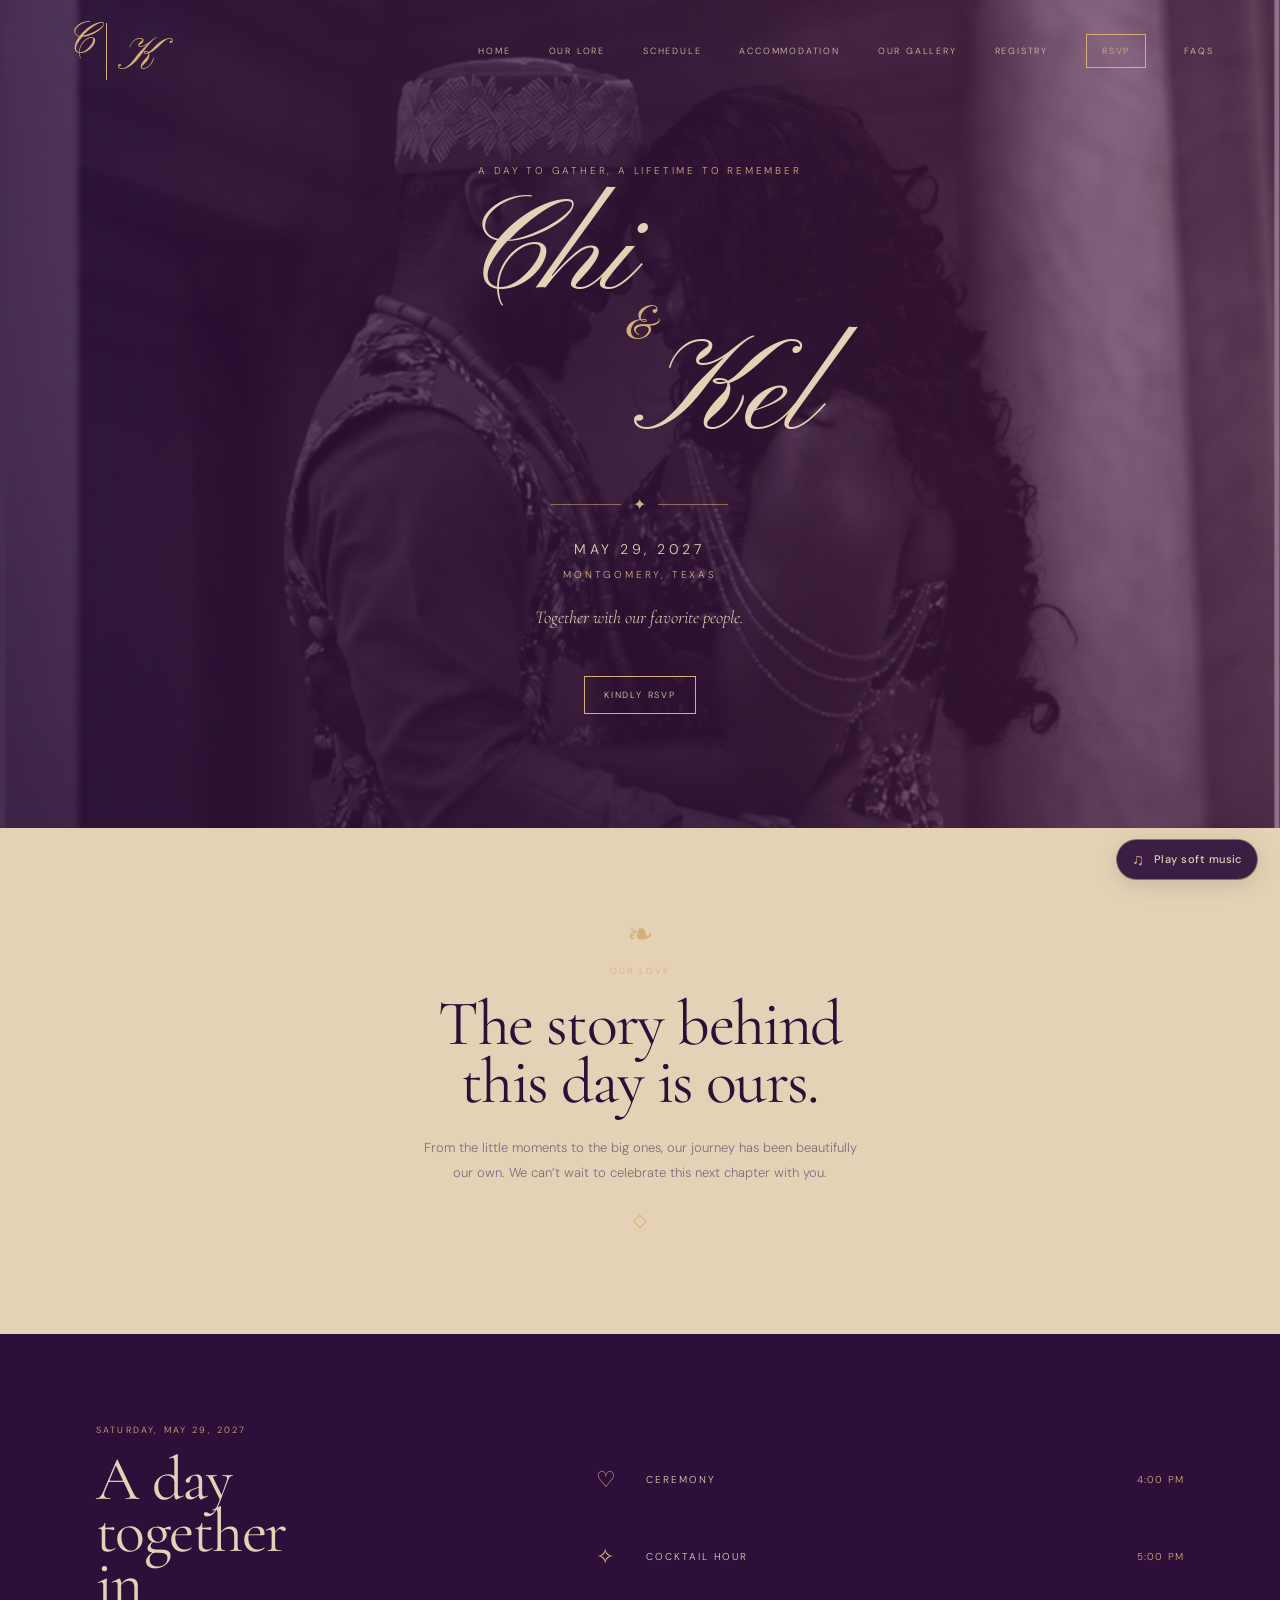
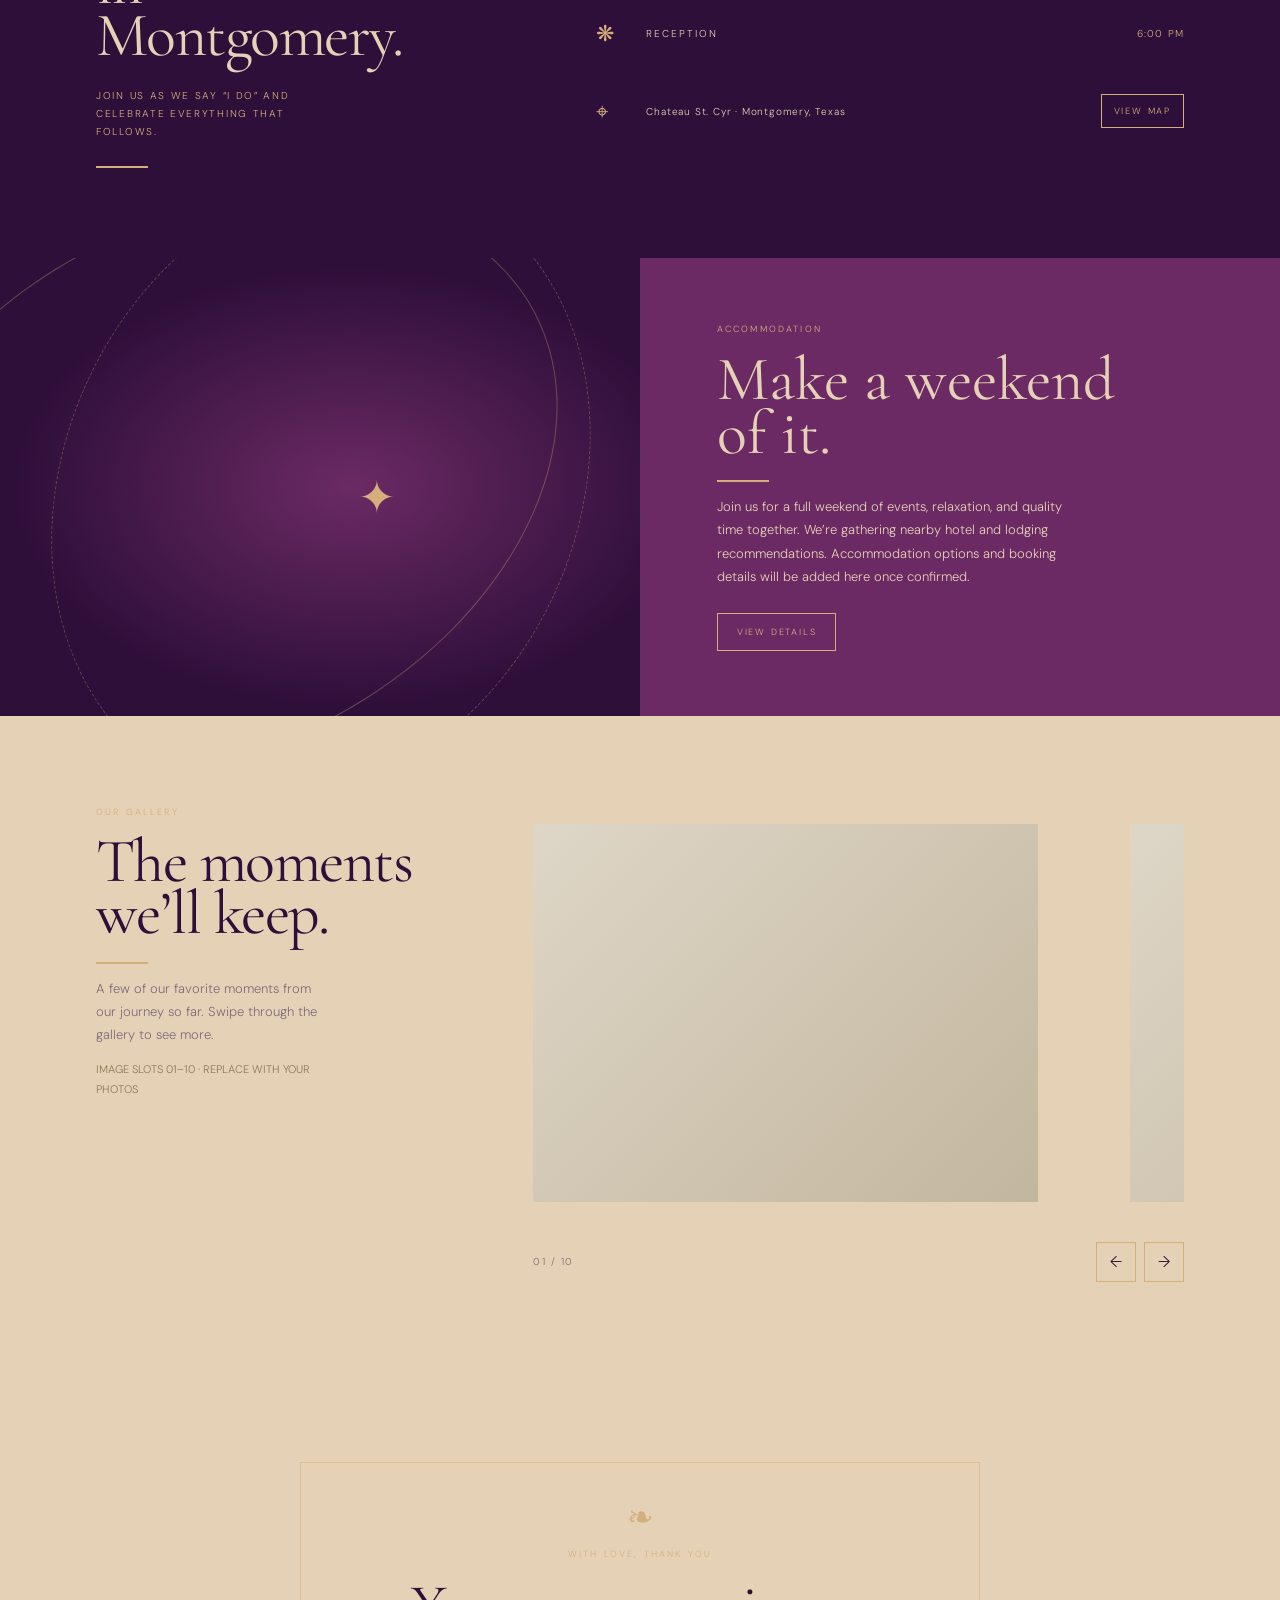
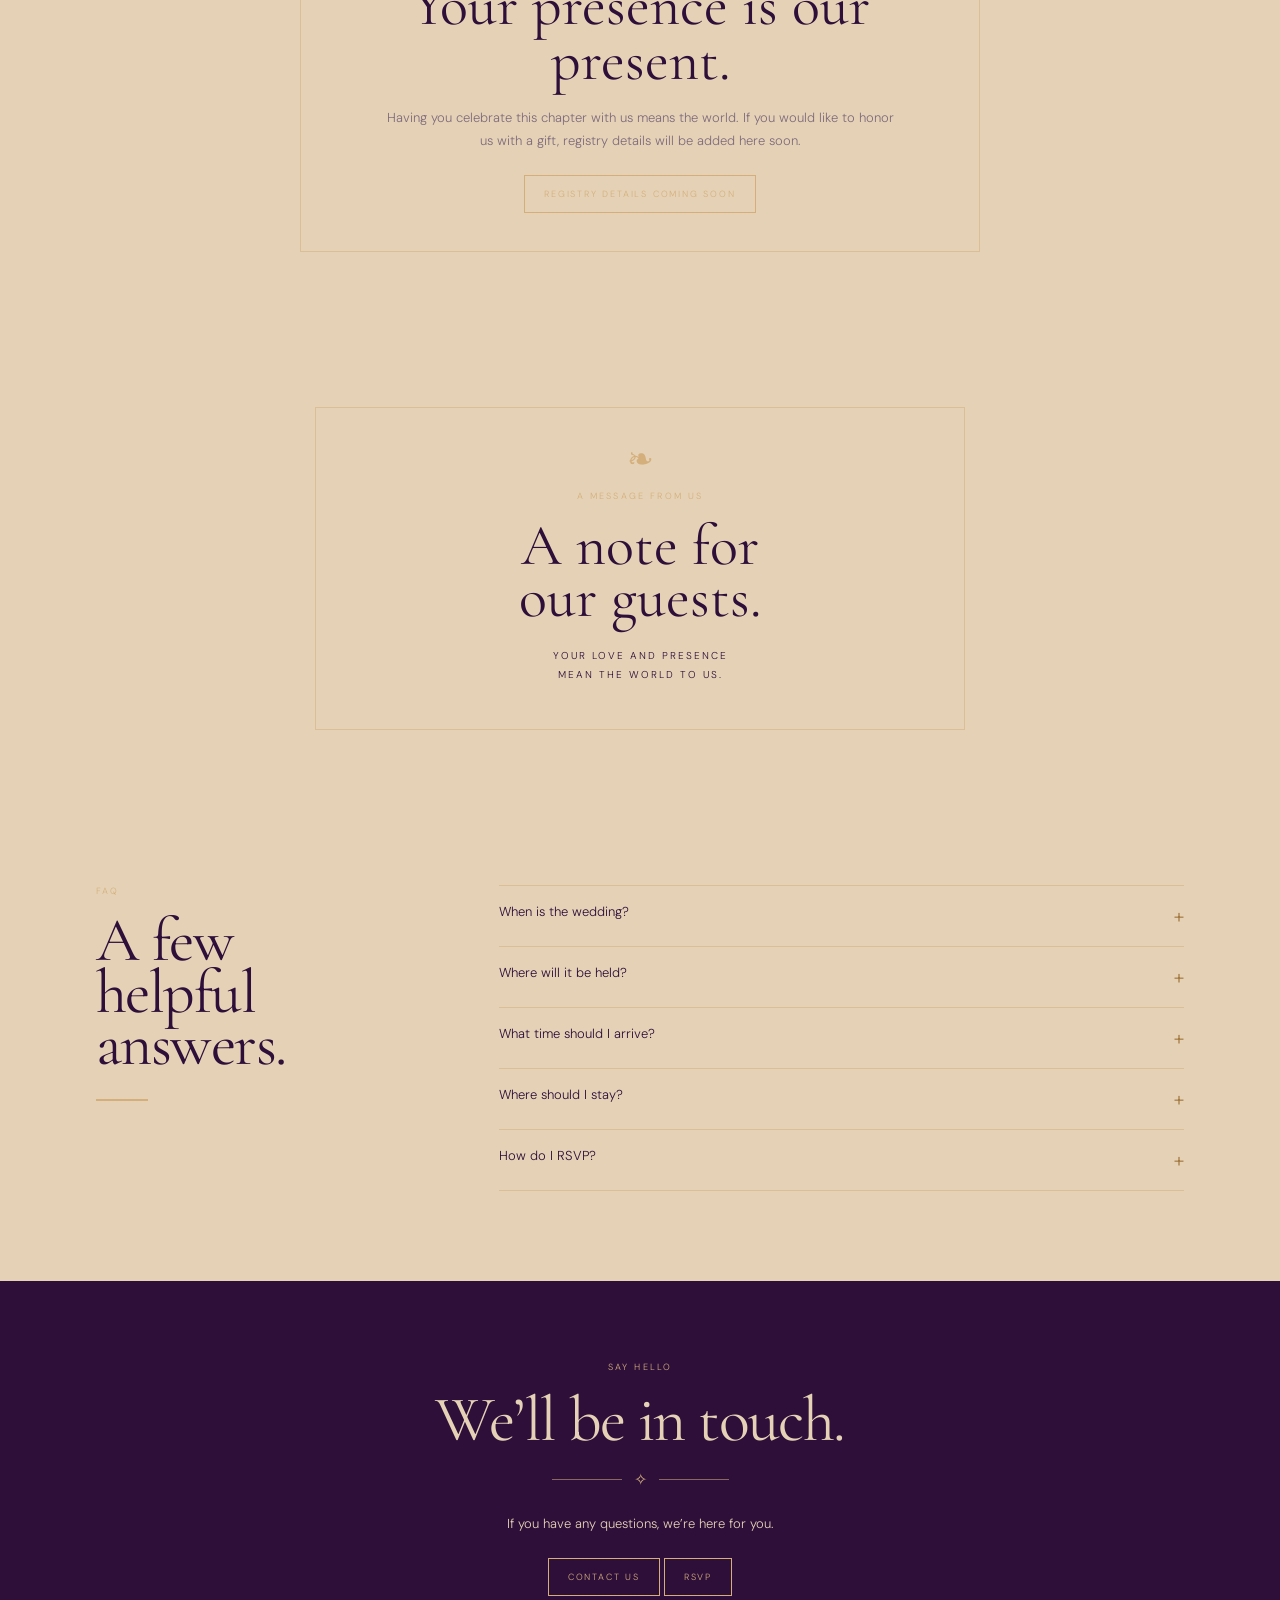
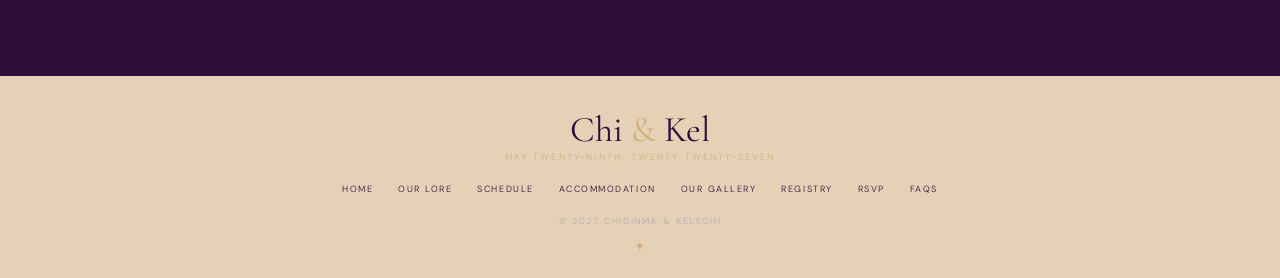
==== index.html @ 352a913c "Add files via upload" ====
<!doctype html>
<html lang="en">
<head>
<meta charset="utf-8"><meta name="viewport" content="width=device-width, initial-scale=1">
<meta name="theme-color" content="#2E0F3A"><meta name="description" content="Celebrate Chidinma and Kelechi, May 29, 2027, in Montgomery, Texas.">
<title>Chi & Kel | May 29, 2027</title>
<link rel="preconnect" href="https://fonts.googleapis.com"><link rel="preconnect" href="https://fonts.gstatic.com" crossorigin>
<link href="https://fonts.googleapis.com/css2?family=Cormorant+Garamond:wght@300;400;500;600&family=DM+Sans:wght@300;400;500;600&family=Great+Vibes&family=Pinyon+Script&display=swap" rel="stylesheet">
<link rel="stylesheet" href="styles.css">
</head>
<body>
<div class="light-rain" aria-hidden="true">
  <span>✧</span><span>·</span><span>♡</span><span>✦</span><span>·</span><span>✧</span>
  <span>·</span><span>♡</span><span>✧</span><span>·</span><span>✦</span><span>·</span>
</div>
<header class="nav"><a class="brand" href="#home" aria-label="Chi and Kel"><span class="brand-c">C</span><em class="brand-divider">|</em><span class="brand-k">K</span></a><button class="menu-toggle" aria-label="Toggle navigation" aria-expanded="false">☰</button><nav class="navlinks" aria-label="Main navigation"><a href="#home">Home</a><a href="#story">Our Lore</a><a href="#schedule">Schedule</a><a href="#accommodation">Accommodation</a><a href="#gallery">Our Gallery</a><a href="#registry">Registry</a><a href="#rsvp-modal" class="rsvp-open rsvp-nav-link">RSVP</a><a href="#faq">FAQs</a></nav></header>
<main>
<section class="hero" id="home"><div class="hero-content"><div class="eyebrow">A day to gather, a lifetime to remember</div><h1 class="couple-names"><span class="name-chi">Chi</span><span class="name-amp">&amp;</span><span class="name-kel">Kel</span></h1><div class="ornament">✦</div><p class="hero-date">MAY 29, 2027</p><div class="hero-place">Montgomery, Texas</div><p class="hero-note">Together with our favorite people.</p><a href="#rsvp-modal" class="outline-btn hero-rsvp rsvp-open">Kindly RSVP</a></div></section>
<section class="story section" id="story"><div><div class="sprig">❧</div><div class="section-kicker">Our love</div><h2>The story behind<br>this day is ours.</h2><p>From the little moments to the big ones, our journey has been beautifully our own. We can’t wait to celebrate this next chapter with you.</p><div class="sprig" style="font-size:18px;margin-top:25px">◇</div></div></section>
<section class="events section" id="schedule"><div class="events-copy"><div class="section-kicker">Saturday, May 29, 2027</div><h2>A day<br>together<br>in<br>Montgomery.</h2><p>Join us as we say “I do” and celebrate everything that follows.</p><div class="small-line"></div></div><div class="event-list">
<div class="event-row">
  <span class="event-icon" aria-hidden="true">♡</span>
  <div class="event-name">Ceremony</div>
  <time class="event-time" datetime="16:00">4:00 PM</time>
</div>
<div class="event-row">
  <span class="event-icon" aria-hidden="true">✧</span>
  <div class="event-name">Cocktail Hour</div>
  <time class="event-time" datetime="17:00">5:00 PM</time>
</div>
<div class="event-row">
  <span class="event-icon" aria-hidden="true">❋</span>
  <div class="event-name">Reception</div>
  <time class="event-time" datetime="18:00">6:00 PM</time>
</div>
<div class="event-venue">
  <span class="event-icon" aria-hidden="true">⌖</span>
  <span>Chateau St. Cyr · Montgomery, Texas</span>
  <a class="outline-btn" href="https://www.google.com/maps/search/?api=1&amp;query=Chateau+St.+Cyr+Montgomery+Texas" target="_blank" rel="noreferrer">View map</a>
</div>

</div></section>
<section class="weekend" id="accommodation"><div class="weekend-art" aria-hidden="true"><span class="star">✦</span></div><div class="weekend-copy"><div class="section-kicker">Accommodation</div><h2>Make a weekend<br>of it.</h2><div class="small-line"></div><p>Join us for a full weekend of events, relaxation, and quality time together. We’re gathering nearby hotel and lodging recommendations. Accommodation options and booking details will be added here once confirmed.</p><button class="outline-btn" id="weekend-info">View details</button></div></section>
<section class="gallery section" id="gallery"><div class="gallery-copy"><div class="section-kicker">Our gallery</div><h2>The moments<br>we’ll keep.</h2><div class="small-line"></div><p>A few of our favorite moments from our journey so far. Swipe through the gallery to see more.</p><p style="font-size:11px;color:#8a7958">IMAGE SLOTS 01–10 · REPLACE WITH YOUR PHOTOS</p></div><div class="carousel-wrap"><div class="gallery-carousel" aria-label="Wedding photo gallery"><div class="carousel-track" id="carousel-track">
<figure class="carousel-slide"><img src="assets/gallery-01.jpg" alt="Wedding gallery photo 1" onerror="this.style.visibility='hidden';this.parentElement.style.background='linear-gradient(135deg,#ded6c7,#c3b69e)';this.parentElement.querySelector('figcaption').textContent='Add your photo: assets/gallery-01.svg'"><figcaption>Our moment 01</figcaption></figure>
<figure class="carousel-slide"><img src="assets/gallery-02.jpg" alt="Wedding gallery photo 2" onerror="this.style.visibility='hidden';this.parentElement.style.background='linear-gradient(135deg,#ded6c7,#c3b69e)';this.parentElement.querySelector('figcaption').textContent='Add your photo: assets/gallery-02.svg'"><figcaption>Our moment 02</figcaption></figure>
<figure class="carousel-slide"><img src="assets/gallery-03.jpg" alt="Wedding gallery photo 3" onerror="this.style.visibility='hidden';this.parentElement.style.background='linear-gradient(135deg,#ded6c7,#c3b69e)';this.parentElement.querySelector('figcaption').textContent='Add your photo: assets/gallery-03.svg'"><figcaption>Our moment 03</figcaption></figure>
<figure class="carousel-slide"><img src="assets/gallery-04.jpg" alt="Wedding gallery photo 4" onerror="this.style.visibility='hidden';this.parentElement.style.background='linear-gradient(135deg,#ded6c7,#c3b69e)';this.parentElement.querySelector('figcaption').textContent='Add your photo: assets/gallery-04.svg'"><figcaption>Our moment 04</figcaption></figure>
<figure class="carousel-slide"><img src="assets/gallery-05.svg" alt="Wedding gallery photo 5" onerror="this.style.visibility='hidden';this.parentElement.style.background='linear-gradient(135deg,#ded6c7,#c3b69e)';this.parentElement.querySelector('figcaption').textContent='Add your photo: assets/gallery-05.svg'"><figcaption>Our moment 05</figcaption></figure>
<figure class="carousel-slide"><img src="assets/gallery-06.svg" alt="Wedding gallery photo 6" onerror="this.style.visibility='hidden';this.parentElement.style.background='linear-gradient(135deg,#ded6c7,#c3b69e)';this.parentElement.querySelector('figcaption').textContent='Add your photo: assets/gallery-06.svg'"><figcaption>Our moment 06</figcaption></figure>
<figure class="carousel-slide"><img src="assets/gallery-07.svg" alt="Wedding gallery photo 7" onerror="this.style.visibility='hidden';this.parentElement.style.background='linear-gradient(135deg,#ded6c7,#c3b69e)';this.parentElement.querySelector('figcaption').textContent='Add your photo: assets/gallery-07.svg'"><figcaption>Our moment 07</figcaption></figure>
<figure class="carousel-slide"><img src="assets/gallery-08.svg" alt="Wedding gallery photo 8" onerror="this.style.visibility='hidden';this.parentElement.style.background='linear-gradient(135deg,#ded6c7,#c3b69e)';this.parentElement.querySelector('figcaption').textContent='Add your photo: assets/gallery-08.svg'"><figcaption>Our moment 08</figcaption></figure>
<figure class="carousel-slide"><img src="assets/gallery-09.svg" alt="Wedding gallery photo 9" onerror="this.style.visibility='hidden';this.parentElement.style.background='linear-gradient(135deg,#ded6c7,#c3b69e)';this.parentElement.querySelector('figcaption').textContent='Add your photo: assets/gallery-09.svg'"><figcaption>Our moment 09</figcaption></figure>
<figure class="carousel-slide"><img src="assets/gallery-10.svg" alt="Wedding gallery photo 10" onerror="this.style.visibility='hidden';this.parentElement.style.background='linear-gradient(135deg,#ded6c7,#c3b69e)';this.parentElement.querySelector('figcaption').textContent='Add your photo: assets/gallery-10.svg'"><figcaption>Our moment 10</figcaption></figure>
</div></div><div class="carousel-controls"><span class="carousel-count" id="carousel-count">01 / 10</span><button type="button" id="carousel-prev" aria-label="Previous photo">←</button><button type="button" id="carousel-next" aria-label="Next photo">→</button></div></div></section>
<section class="registry section" id="registry"><div class="registry-card"><div class="sprig">❧</div><div class="section-kicker">With love, thank you</div><h2>Your presence is our present.</h2><p>Having you celebrate this chapter with us means the world. If you would like to honor us with a gift, registry details will be added here soon.</p><a class="outline-btn" href="#" id="registry-link">Registry details coming soon</a></div></section>
<section class="guest-note"><div class="guest-card"><div class="sprig">❧</div><div class="section-kicker">A message from us</div><h2>A note for<br>our guests.</h2><p>Your love and presence<br>mean the world to us.</p></div></section>
<section class="faq section" id="faq"><div><div class="section-kicker">FAQ</div><h2>A few<br>helpful<br>answers.</h2><div class="small-line" style="margin-top:28px"></div></div><div class="faq-list"><details class="faq-item"><summary>When is the wedding?</summary><p>Saturday, May 29, 2027. Please check back here for any schedule updates as the day gets closer.</p></details><details class="faq-item"><summary>Where will it be held?</summary><p>Chateau St. Cyr in Montgomery, Texas. Use the map link in the event details section for directions.</p></details><details class="faq-item"><summary>What time should I arrive?</summary><p>The ceremony is currently planned for 4:00 PM. We recommend arriving early to allow time for parking and seating.</p></details><details class="faq-item"><summary>Where should I stay?</summary><p>We’re working on nearby accommodation suggestions and will share details here when they’re confirmed.</p></details><details class="faq-item"><summary>How do I RSVP?</summary><p>Use the RSVP button on this page. The form currently opens a draft only; connect it to your preferred RSVP service or database before collecting guest responses.</p></details></div></section>
<section class="contact"><div class="section-kicker">Say hello</div><h2>We’ll be in touch.</h2><div class="ornament">✧</div><p>If you have any questions, we’re here for you.</p><a class="outline-btn" href="mailto:hello@example.com?subject=Chi%20%26%20Kel%20Wedding%20Question">Contact us</a> <a class="outline-btn rsvp-open" href="#rsvp-modal">RSVP</a></section>
</main><footer class="footer"><div class="footer-brand">Chi <em>&amp;</em> Kel</div><div class="section-kicker">May twenty-ninth, twenty twenty-seven</div><nav class="footer-nav"><a href="#home">Home</a><a href="#story">Our Lore</a><a href="#schedule">Schedule</a><a href="#accommodation">Accommodation</a><a href="#gallery">Our Gallery</a><a href="#registry">Registry</a><a href="#" class="rsvp-open">RSVP</a><a href="#faq">FAQs</a></nav><div class="copyright">© 2027 CHIDINMA &amp; KELECHI</div><div class="sprig" style="font-size:14px;margin:12px 0 0">✦</div></footer>
<div class="modal" id="rsvp-modal" role="dialog" aria-modal="true" aria-labelledby="rsvp-title"><div class="modal-box"><button class="close-modal" aria-label="Close RSVP form">×</button><div class="section-kicker">Kindly reply</div><h2 id="rsvp-title">Will you join us?</h2><p>We can’t wait to celebrate with you. This is a front-end RSVP draft; connect a form service or database before publishing to collect responses.</p><form id="rsvp-form"><div class="form-grid"><label>Full name<input name="name" required placeholder="Your name"></label><label>Email address<input type="email" name="email" placeholder="you@example.com"></label><label>Will you attend?<select name="attendance" required><option value="">Please choose</option><option>Joyfully accepts</option><option>Regretfully declines</option></select></label><label>Number attending<select name="guests"><option>1</option><option>2</option><option>3</option><option>4</option></select></label><label class="wide">A note for the couple<textarea name="note" placeholder="Leave us a little note (optional)"></textarea></label><div class="wide"><button class="outline-btn" type="submit">Prepare RSVP</button></div></div></form><div class="form-help" id="form-message" aria-live="polite"></div></div></div>
<script src="script.js" defer></script>

<button class="music-toggle" id="music-toggle" type="button" aria-pressed="false" aria-label="Turn wedding background music on">
  <span class="music-note" aria-hidden="true">♫</span><span id="music-label">Enable soft music</span>
</button>
<audio id="wedding-music" preload="none" loop playsinline></audio>
<script>
(() => {
  const audio = document.getElementById('wedding-music');
  const button = document.getElementById('music-toggle');
  const label = document.getElementById('music-label');
  if (!audio || !button || !label) return;

  // Upload your own MP3 files to assets/music/ and update these paths if needed.
  const tracks = [
    { name: 'Ivory Piano', src: 'assets/music/track-01.mp3' },
    { name: 'Champagne Glow', src: 'assets/music/track-02.mp3' },
    { name: 'Garden Reverie', src: 'assets/music/track-03.mp3' },
    { name: 'Quiet Promise', src: 'assets/music/track-04.mp3' }
  ];
  let playing = false;
  let chosenTrack = null;
  audio.volume = 0.16;

  function chooseRandomTrack() {
    const available = tracks.filter(track => track.src);
    if (!available.length) return null;
    const choice = available[Math.floor(Math.random() * available.length)];
    audio.src = choice.src;
    audio.load();
    chosenTrack = choice;
    button.title = 'Selected soundtrack: ' + choice.name;
    return choice;
  }

  async function startMusic() {
    if (!chosenTrack && !chooseRandomTrack()) {
      label.textContent = 'Add music files';
      return;
    }
    try {
      await audio.play();
      playing = true;
      button.setAttribute('aria-pressed', 'true');
      button.classList.add('is-playing');
      label.textContent = 'Music on · pause';
    } catch (error) {
      // Browsers may block autoplay until a visitor interacts with the page.
      playing = false;
      button.setAttribute('aria-pressed', 'false');
      button.classList.remove('is-playing');
      label.textContent = 'Play soft music';
    }
  }

  function stopMusic() {
    audio.pause();
    playing = false;
    button.setAttribute('aria-pressed', 'false');
    button.classList.remove('is-playing');
    label.textContent = 'Play soft music';
  }

  button.addEventListener('click', () => playing ? stopMusic() : startMusic());
  window.addEventListener('load', startMusic, { once: true });
  document.addEventListener('pointerdown', () => {
    if (!playing) startMusic();
  }, { once: true, passive: true });
  audio.addEventListener('ended', () => {
    // Normally the selected track loops. If looping is turned off later, pick another at the end.
    chosenTrack = null;
    chooseRandomTrack();
    if (playing) startMusic();
  });
})();
</script>

</body></html>
---- styles.css ----
/* CHI & KEL WEDDING WEBSITE STYLES */
:root {
  --navy: #6B2A64;
  --deep: #2E0F3A;
  --ivory: #E5D2B6;
  --champagne: #D4AF7C;
  --ink: #2E0F3A;
  --muted: #806B7C;
  --line: rgba(212, 175, 124, .55);
  --serif: 'Cormorant Garamond', Georgia, serif;
  --sans: 'DM Sans', Arial, sans-serif;
}

* { box-sizing: border-box; }

html {
  scroll-behavior: smooth;
  scroll-padding-top: 75px;
  width: 100%;
}

body {
  margin: 0;
  width: 100%;
  min-width: 0;
  background: var(--ivory);
  color: var(--ink);
  font-family: var(--sans);
  font-weight: 300;
  overflow-x: hidden;
}

a { color: inherit; text-decoration: none; }
button { font: inherit; }

/* NAVIGATION: full viewport width, layered over the hero */
.nav {
  position: absolute;
  top: 0;
  left: 0;
  right: 0;
  width: 100%;
  max-width: none;
  z-index: 5;
  display: flex;
  align-items: center;
  justify-content: space-between;
  padding: 20px 5.2%;
  color: #E5D2B6;
  border-bottom: 1px solid #E5D2B6fff25;
}

.brand {
  font-family: var(--serif);
  font-size: 18px;
  letter-spacing: .05em;
}
.brand em { color: var(--champagne); font-style: normal; }

.navlinks {
  display: flex;
  gap: clamp(14px, 3vw, 38px);
  align-items: center;
}
.navlinks a,
.navlinks button {
  font-size: 9px;
  letter-spacing: .2em;
  text-transform: uppercase;
}
.navlinks a { opacity: .9; }
.navlinks a:hover { color: var(--champagne); }
.navlinks button {
  border: 1px solid var(--champagne);
  background: transparent;
  color: #E5D2B6;
  padding: 10px 15px;
  cursor: pointer;
}
.menu-toggle {
  display: none;
  background: none;
  color: white;
  border: 1px solid #E5D2B6fff66;
  padding: 8px 10px;
}

/* HERO */
.hero {
  width: 100%;
  min-width: 0;
  min-height: 660px;
  height: 92vh;
  max-height: 900px;
  position: relative;
  display: grid;
  place-items: center;
  text-align: center;
  color: var(--ivory);
  overflow: hidden;
  background:
    linear-gradient(90deg, rgba(46, 15, 58, .82), rgba(107, 42, 100, .48)),
    url('assets/hero-background.png') center 42% / cover no-repeat,
    var(--deep);
}

/* HERO IMAGE: replace assets/hero-background.png with your own image path if needed. */
.hero::after {
  content: '';
  position: absolute;
  inset: 20px;
  border: 1px solid #E5D2B6fff22;
  pointer-events: none;
}
.hero-content {
  position: relative;
  z-index: 1;
  padding: 100px 20px 50px;
}
.eyebrow {
  font-size: 10px;
  letter-spacing: .28em;
  text-transform: uppercase;
  color: var(--champagne);
}
.hero h1 {
  font-family: var(--serif);
  font-size: clamp(82px, 12vw, 156px);
  font-weight: 300;
  line-height: .68;
  letter-spacing: -.055em;
  margin: 27px 0 42px;
}
.hero h1 span { display: block; }
.hero h1 i { font-size: .55em; color: var(--champagne); font-weight: 300; }
.ornament {
  display: flex;
  align-items: center;
  justify-content: center;
  gap: 12px;
  color: var(--champagne);
  margin: 0 auto 25px;
}
.ornament::before,
.ornament::after {
  content: '';
  height: 1px;
  width: 70px;
  background: var(--line);
}
.hero-date { font-size: 14px; letter-spacing: .25em; margin: 0 0 10px; }
.hero-place { font-size: 10px; letter-spacing: .28em; color: var(--champagne); text-transform: uppercase; }
.hero-note { font-family: var(--serif); font-style: italic; font-size: 18px; margin-top: 25px; }

.section { padding: 90px 7.5%; }
.center { text-align: center; }
.story {
  min-height: 330px;
  display: grid;
  place-content: center;
  text-align: center;
}
.sprig { color: var(--champagne); font-size: 32px; line-height: 1; margin-bottom: 15px; }
.section-kicker { font-size: 9px; letter-spacing: .24em; text-transform: uppercase; color: #A47A43; margin-bottom: 18px; }
.story h2,
.contact h2 {
  font: 400 clamp(42px, 5vw, 66px)/.9 var(--serif);
  margin: 0 0 26px;
  letter-spacing: -.025em;
}
.story p { font-size: 13px; line-height: 1.9; color: #806B7C; max-width: 450px; margin: 0 auto; }

.events {
  background: var(--deep);
  color: var(--ivory);
  display: grid;
  grid-template-columns: .8fr 1.2fr;
  gap: 10%;
  align-items: center;
}
.events h2,
.gallery h2,
.faq h2 {
  font: 400 clamp(42px, 5vw, 62px)/.84 var(--serif);
  margin: 0;
  letter-spacing: -.025em;
}
.events-copy p {
  font-size: 10px;
  line-height: 1.8;
  letter-spacing: .17em;
  text-transform: uppercase;
  color: #D4AF7C;
  max-width: 245px;
  margin: 25px 0;
}
.small-line { height: 2px; width: 52px; background: var(--champagne); }
.event-list { border-top: 1px solid #E5D2B6fff22; }
.event-row {
  display: grid;
  grid-template-columns: 38px 1fr auto 18px;
  gap: 12px;
  align-items: center;
  padding: 24px 0;
  border-bottom: 1px solid #E5D2B6fff27;
}
.event-icon { color: var(--champagne); font-size: 22px; }
.event-name { font-size: 10px; letter-spacing: .19em; text-transform: uppercase; }
.event-detail { font-size: 11px; color: #E5D2B6; margin-top: 7px; }
.event-time { font-size: 10px; letter-spacing: .12em; }
.event-row summary { cursor: pointer; list-style: none; }
.event-row details { grid-column: 2/5; font-size: 12px; line-height: 1.7; color: #E5D2B6; padding-top: 12px; }
.event-row details summary::after { content: '+'; float: right; color: var(--champagne); }
.event-row details[open] summary::after { content: '−'; }

.outline-btn {
  display: inline-block;
  border: 1px solid var(--champagne);
  color: var(--champagne);
  padding: 12px 19px;
  font-size: 9px;
  letter-spacing: .2em;
  text-transform: uppercase;
  background: transparent;
  cursor: pointer;
  transition: .2s;
}
.outline-btn:hover { background: var(--champagne); color: var(--deep); }

.weekend {
  display: grid;
  grid-template-columns: 1fr 1fr;
  min-height: 330px;
  background: #6B2A64;
  color: var(--ivory);
  padding: 0;
}
.weekend-art {
  position: relative;
  min-height: 300px;
  overflow: hidden;
  background: radial-gradient(ellipse at 55% 50%, #6B2A64, #2E0F3A 68%);
}
.weekend-art::before,
.weekend-art::after {
  content: '';
  position: absolute;
  width: 115%;
  height: 115%;
  border: 1px solid #D4AF7C55;
  border-radius: 50%;
  left: -25%;
  top: -8%;
  transform: rotate(-28deg);
}
.weekend-art::after {
  width: 80%;
  height: 140%;
  left: 10%;
  top: -20%;
  transform: rotate(25deg);
  border-style: dashed;
}
.star { position: absolute; left: 56%; top: 46%; color: var(--champagne); font-size: 45px; z-index: 1; }
.weekend-copy { padding: 65px 12%; align-self: center; }
.weekend-copy h2 { font: 400 clamp(42px, 5vw, 62px)/.88 var(--serif); margin: 18px 0; }
.weekend-copy p { font-size: 13px; line-height: 1.8; color: #E5D2B6; max-width: 360px; margin-bottom: 24px; }

.gallery {
  display: grid;
  grid-template-columns: .7fr 1.3fr;
  gap: 8%;
  align-items: start;
}
.gallery h2 { margin: 18px 0 22px; }
.gallery-copy p { font-size: 13px; line-height: 1.8; color: #806B7C; max-width: 230px; }
.gallery-grid { display: grid; grid-template-columns: 1fr 1fr; gap: 10px; }
.gallery-grid img { width: 100%; height: 190px; object-fit: cover; display: block; background: #E5D2B6; }

.carousel-wrap { min-width: 0; }
.gallery-carousel { position: relative; overflow: hidden; min-width: 0; }
.carousel-track {
  display: flex;
  gap: 12px;
  min-width: 0;
  max-width: 100%;
  overflow-x: auto;
  scroll-snap-type: x mandatory;
  scroll-behavior: smooth;
  padding: 2px 2px 14px;
  scrollbar-width: thin;
  scrollbar-color: var(--champagne) #D4AF7C;
}
.carousel-slide {
  flex: 0 0 78%;
  scroll-snap-align: start;
  position: relative;
  background: #E5D2B6;
  min-width: 0;
  overflow: hidden;
  aspect-ratio: 4 / 3;
}
.carousel-slide img {
  display: block;
  width: 100%;
  height: 100%;
  object-fit: cover;
  object-position: center;
}
.carousel-slide figcaption { background: var(--ivory); padding: 10px 12px; font: italic 18px var(--serif); }
.carousel-controls { display: flex; justify-content: flex-end; gap: 8px; margin: 10px 0 0; }
.carousel-controls button { width: 40px; height: 40px; border: 1px solid var(--champagne); background: transparent; color: var(--deep); cursor: pointer; }
.carousel-count { align-self: center; font-size: 10px; letter-spacing: .15em; margin-right: auto; color: #806B7C; }

.registry { background: #E5D2B6; text-align: center; }
.registry h2 { font: 400 clamp(40px, 5vw, 58px)/.95 var(--serif); margin: 12px 0 18px; }
.registry p { max-width: 520px; margin: 0 auto 22px; line-height: 1.8; font-size: 13px; color: #806B7C; }
.registry-card { max-width: 680px; margin: auto; border: 1px solid var(--line); padding: 38px 24px; }
.gallery-grid img:first-child { grid-column: 1 / -1; height: 300px; }
.gallery-grid img:last-child { object-position: center; }
.image-fallback { display: grid; place-items: center; background: linear-gradient(135deg, #ded6c7, #c3b69e); color: #6B2A64; font-family: var(--serif); font-size: 20px; min-height: 150px; }
.guest-note { background: #E5D2B6; padding: 65px 7.5%; text-align: center; }
.guest-card { max-width: 650px; margin: auto; border: 1px solid var(--line); padding: 35px 20px; }
.guest-card h2 { font: 400 clamp(40px, 5vw, 58px)/.9 var(--serif); margin: 10px 0 22px; }
.guest-card p { font-size: 10px; letter-spacing: .2em; line-height: 1.9; text-transform: uppercase; }

.faq { display: grid; grid-template-columns: .6fr 1.4fr; gap: 10%; align-items: start; }
.faq h2 { margin-top: 18px; }
.faq-list { border-top: 1px solid var(--line); }
.faq-item { border-bottom: 1px solid var(--line); }
.faq-item summary { list-style: none; cursor: pointer; padding: 17px 0; font-size: 13px; display: flex; justify-content: space-between; gap: 20px; }
.faq-item summary::-webkit-details-marker { display: none; }
.faq-item summary::after { content: '+'; font-size: 20px; color: #A47A43; }
.faq-item[open] summary::after { content: '−'; }
.faq-item p { font-size: 12px; line-height: 1.8; color: #806B7C; margin: 0; padding: 0 25px 18px 0; }

.contact { background: var(--deep); color: var(--ivory); text-align: center; padding: 80px 20px; }
.contact h2 { margin: 15px 0 20px; }
.contact p { font-size: 13px; color: #d2d7e1; margin-bottom: 26px; }
.footer { text-align: center; padding: 32px 20px 25px; }
.footer-brand { font: 400 36px var(--serif); }
.footer-brand em { font-style: normal; color: #D4AF7C; }
.footer-nav { display: flex; justify-content: center; gap: 25px; flex-wrap: wrap; margin: 20px 0; }
.footer-nav a { font-size: 9px; letter-spacing: .17em; text-transform: uppercase; }
.copyright { font-size: 9px; letter-spacing: .18em; color: #806B7C; }

.modal { position: fixed; inset: 0; background: #2E0F3AEF; display: none; place-items: center; padding: 20px; z-index: 20; }
.modal.open { display: grid; }
.modal-box { background: var(--ivory); color: var(--deep); width: min(560px, 100%); padding: 32px; position: relative; }
.modal-box h2 { font: 400 42px var(--serif); margin: 0 0 12px; }
.modal-box p { font-size: 13px; line-height: 1.7; }
.close-modal { position: absolute; right: 15px; top: 12px; border: 0; background: none; font-size: 25px; cursor: pointer; }
.form-grid { display: grid; grid-template-columns: 1fr 1fr; gap: 14px; }
.form-grid label { font-size: 10px; letter-spacing: .1em; text-transform: uppercase; }
.form-grid input,
.form-grid select,
.form-grid textarea {
  width: 100%;
  margin-top: 7px;
  padding: 12px;
  border: 1px solid #D4AF7C;
  background: #E5D2B6df8;
  font: 13px var(--sans);
  color: var(--deep);
}
.form-grid .wide { grid-column: 1 / -1; }
.form-grid textarea { min-height: 90px; resize: vertical; }
.form-help { font-size: 11px; color: #806B7C; margin-top: 12px; }

/* RESPONSIVE */
@media (max-width: 760px) {
  .nav { padding: 17px 22px; }
  .menu-toggle { display: block; }
  .navlinks {
    display: none;
    position: absolute;
    top: 62px;
    left: 12px;
    right: 12px;
    background: var(--deep);
    padding: 22px;
    flex-direction: column;
    align-items: stretch;
    gap: 22px;
  }
  .navlinks.open { display: flex; }
  .navlinks a,
  .navlinks button { text-align: center; }
  .hero { height: 80vh; min-height: 570px; }
  .hero h1 { font-size: clamp(76px, 19vw, 120px); }
  .section { padding: 65px 7%; }
  .events,
  .gallery,
  .faq { grid-template-columns: 1fr; gap: 42px; }
  .carousel-slide { flex-basis: 86%; }
  .events h2,
  .gallery h2,
  .faq h2 { font-size: 52px; }
  .events-copy p { max-width: 320px; }
  .weekend { grid-template-columns: 1fr; }
  .weekend-art { min-height: 230px; }
  .weekend-copy { padding: 48px 8%; }
  .gallery-grid img { height: 155px; }
  .gallery-grid img:first-child { height: 220px; }
  .faq { gap: 25px; }
  .event-row { grid-template-columns: 28px 1fr auto 12px; gap: 8px; }
  .event-time { font-size: 9px; }
  .footer-nav { gap: 15px; }
  .form-grid { grid-template-columns: 1fr; }
  .form-grid .wide { grid-column: auto; }
}

@media (prefers-reduced-motion: reduce) {
  html { scroll-behavior: auto; }
  *, *::before, *::after { transition: none !important; }
}


/* RSVP navigation link: easy to spot while browsing */
.navlinks .rsvp-nav-link,
.footer-nav .rsvp-nav-link {
  display: inline-flex;
  align-items: center;
  justify-content: center;
  border: 1px solid var(--champagne);
  padding: 10px 15px;
  color: var(--champagne);
  letter-spacing: .2em;
  text-transform: uppercase;
  font-size: 9px;
}
.navlinks .rsvp-nav-link:hover,
.footer-nav .rsvp-nav-link:hover {
  background: var(--champagne);
  color: var(--deep);
}
@media (max-width: 760px) {
  .navlinks .rsvp-nav-link {
    width: 100%;
    padding: 13px 15px;
  }
}


/* RSVP placements and concise wedding schedule */
.hero-rsvp { margin-top: 30px; color: var(--ivory); }
.schedule-rsvp { margin-top: 26px; }
.event-row {
  grid-template-columns: 38px 1fr auto;
  gap: 12px;
}
.event-row .event-name { line-height: 1.5; }
.event-row .event-time { white-space: nowrap; }
.event-venue {
  display: grid;
  grid-template-columns: 38px 1fr auto;
  gap: 12px;
  align-items: center;
  padding: 22px 0;
  border-bottom: 1px solid #E5D2B6fff27;
  font-size: 10px;
  letter-spacing: .08em;
}
.event-venue .event-icon { color: var(--champagne); font-size: 22px; }
.event-venue .outline-btn { white-space: nowrap; padding: 10px 12px; }
.rsvp-open { cursor: pointer; }
.navlinks .rsvp-nav-link { opacity: 1; }
.schedule-rsvp { display: inline-block; }
.hero-rsvp:hover { background: var(--champagne); color: var(--deep); }
@media (max-width: 760px) {
  .event-row { grid-template-columns: 28px 1fr auto; }
  .event-venue { grid-template-columns: 28px 1fr; }
  .event-venue .outline-btn { grid-column: 2; justify-self: start; }
  .hero-rsvp { margin-top: 24px; }
}


/* Subtle falling champagne lights, kept low-contrast and behind navigation */
.light-rain {
  position: fixed;
  inset: 0;
  overflow: hidden;
  pointer-events: none;
  z-index: 4;
  contain: strict;
}
.light-rain span {
  position: absolute;
  top: -8vh;
  left: var(--x, 50%);
  color: var(--champagne);
  opacity: 0;
  font-family: var(--serif);
  font-size: var(--size, 12px);
  text-shadow: 0 0 10px #D4AF7C55;
  animation: gentle-light-fall var(--duration, 22s) linear var(--delay, 0s) infinite;
  will-change: transform, opacity;
}
.light-rain span:nth-child(1)  { --x: 7%;  --size: 13px; --duration: 24s; --delay: -14s; }
.light-rain span:nth-child(2)  { --x: 15%; --size: 8px;  --duration: 19s; --delay: -4s; }
.light-rain span:nth-child(3)  { --x: 23%; --size: 11px; --duration: 26s; --delay: -20s; }
.light-rain span:nth-child(4)  { --x: 32%; --size: 10px; --duration: 21s; --delay: -8s; }
.light-rain span:nth-child(5)  { --x: 41%; --size: 7px;  --duration: 25s; --delay: -17s; }
.light-rain span:nth-child(6)  { --x: 49%; --size: 14px; --duration: 23s; --delay: -2s; }
.light-rain span:nth-child(7)  { --x: 58%; --size: 8px;  --duration: 20s; --delay: -11s; }
.light-rain span:nth-child(8)  { --x: 66%; --size: 11px; --duration: 27s; --delay: -23s; }
.light-rain span:nth-child(9)  { --x: 74%; --size: 12px; --duration: 22s; --delay: -6s; }
.light-rain span:nth-child(10) { --x: 82%; --size: 7px;  --duration: 25s; --delay: -18s; }
.light-rain span:nth-child(11) { --x: 90%; --size: 11px; --duration: 24s; --delay: -9s; }
.light-rain span:nth-child(12) { --x: 96%; --size: 8px;  --duration: 21s; --delay: -15s; }
@keyframes gentle-light-fall {
  0%   { transform: translate3d(0, -5vh, 0) rotate(0deg); opacity: 0; }
  10%  { opacity: .18; }
  45%  { opacity: .12; }
  90%  { opacity: .14; }
  100% { transform: translate3d(22px, 112vh, 0) rotate(100deg); opacity: 0; }
}
@media (prefers-reduced-motion: reduce) {
  .light-rain { display: none; }
}


/* Quiet background-music control, styled to blend with the forest-green theme */
.music-toggle {
  position: fixed; right: 22px; bottom: 20px; z-index: 30;
  display: inline-flex; align-items: center; gap: 9px;
  padding: 10px 15px; border: 1px solid rgba(212,175,124,.55);
  border-radius: 999px; background: rgba(46,15,58,.92);
  color: #E5D2B6; font: 500 11px/1.2 "DM Sans", sans-serif;
  letter-spacing: .045em; box-shadow: 0 5px 22px rgba(0,0,0,.12);
  cursor: pointer; backdrop-filter: blur(8px);
  transition: background .25s ease, border-color .25s ease, transform .25s ease;
}
.music-toggle:hover { background: #6B2A64; border-color: #D4AF7C; transform: translateY(-1px); }
.music-toggle:focus-visible { outline: 2px solid #D4AF7C; outline-offset: 3px; }
.music-note { color: #D4AF7C; font-size: 16px; }
.music-toggle.is-playing .music-note { animation: music-note-breathe 2.8s ease-in-out infinite; }
@keyframes music-note-breathe { 0%,100% { opacity:.65; transform:translateY(0) } 50% { opacity:1; transform:translateY(-2px) } }
@media (max-width: 600px) { .music-toggle { right: 12px; bottom: 12px; padding: 9px 12px; } }
@media (prefers-reduced-motion: reduce) { .music-toggle, .music-toggle.is-playing .music-note { animation: none; transition: none; } }


/* Scoped typography update: couple names and C|K monogram only */
.brand { display: inline-flex; align-items: center; gap: 5px; line-height: 1; }
.brand-c, .brand-k { font-family: var(--serif); font-size: 1em; font-weight: 400; }
.brand-c { transform: translateY(-2px); }
.brand-k { transform: translateY(2px); }
.brand .brand-divider { color: var(--champagne); font-family: var(--sans); font-size: .9em; font-style: normal; font-weight: 300; }
.hero h1.couple-names { display: flex; flex-direction: column; align-items: center; gap: 0; font-family: 'Pinyon Script', 'Great Vibes', cursive; font-size: clamp(76px, 10.5vw, 132px); font-weight: 400; line-height: .82; letter-spacing: 0; margin: 27px 0 42px; }
.hero h1.couple-names .name-chi { display: block; align-self: flex-start; transform: translateX(-.12em); }
.hero h1.couple-names .name-kel { display: block; align-self: flex-end; transform: translateX(.12em); }
.hero h1.couple-names .name-amp { display: block; z-index: 1; margin: -.16em 0 -.12em; color: var(--champagne); font-family: 'Great Vibes', 'Pinyon Script', cursive; font-size: .34em; font-weight: 400; line-height: 1; letter-spacing: 0; }
@media (max-width: 600px) {
  .hero h1.couple-names { font-size: clamp(70px, 18vw, 106px); width: fit-content; max-width: 100%; margin-left: auto; margin-right: auto; }
  /* Keep both names grouped near the center on mobile, with only a slight diagonal offset. */
  .hero h1.couple-names .name-chi { align-self: center; transform: translateX(-.07em); }
  .hero h1.couple-names .name-kel { align-self: center; transform: translateX(.07em); }
}


/* FINAL REQUESTED REFINEMENT: monogram like the supplied C | K reference,
   and unify cool blue-gray text accents with the forest-green/champagne palette. */
.brand {
  display: inline-flex;
  align-items: center;
  justify-content: center;
  gap: 10px;
  min-width: 88px;
  height: 62px;
  line-height: 1;
  color: var(--champagne);
  font-family: 'Pinyon Script', 'Great Vibes', cursive;
  font-size: 43px;
  letter-spacing: 0;
  flex-shrink: 0;
}
.brand-c, .brand-k {
  display: inline-block;
  color: var(--champagne);
  font-family: 'Pinyon Script', 'Great Vibes', cursive;
  font-size: 1em;
  font-weight: 400;
  line-height: 1;
}
.brand-c { transform: translateY(-8px); }
.brand-k { transform: translateY(8px); }
.brand .brand-divider {
  display: inline-block;
  align-self: center;
  height: 57px;
  width: 1px;
  margin: 0 1px;
  overflow: hidden;
  color: transparent;
  background: var(--champagne);
  font-size: 0;
  font-style: normal;
  font-weight: 300;
}

/* Replace blue-gray copy accents with muted botanical greens. */
.story p { color: #806B7C; }
.event-detail, .event-row details { color: #E5D2B6; }
.weekend-copy p { color: #E5D2B6; }
.gallery-copy p { color: #806B7C; }
.carousel-count { color: #806B7C; }
.registry p { color: #806B7C; }
.faq-item p { color: #806B7C; }
.contact p { color: #E5D2B6; }
.copyright { color: #BCA6B8; }
.form-help { color: #806B7C; }
@media (max-width: 600px) {
  .brand { min-width: 76px; height: 52px; font-size: 36px; gap: 8px; }
  .brand .brand-divider { height: 48px; }
  .brand-c { transform: translateY(-6px); }
  .brand-k { transform: translateY(6px); }
}


/* Palette update: aubergine, royal plum, champagne ivory, antique gold */
:root { --navy: #6B2A64; --deep: #2E0F3A; --ivory: #E5D2B6; --champagne: #D4AF7C; --ink: #2E0F3A; --muted: #806B7C; --line: rgba(212,175,124,.55); }
.story p, .gallery-copy p, .registry p, .faq-item p, .form-help { color: #806B7C; }
.event-detail, .event-row details, .weekend-copy p, .contact p { color: #E5D2B6; }
.section-kicker, .event-icon, .event-time, .footer-brand em, .brand-divider { color: #D4AF7C; }
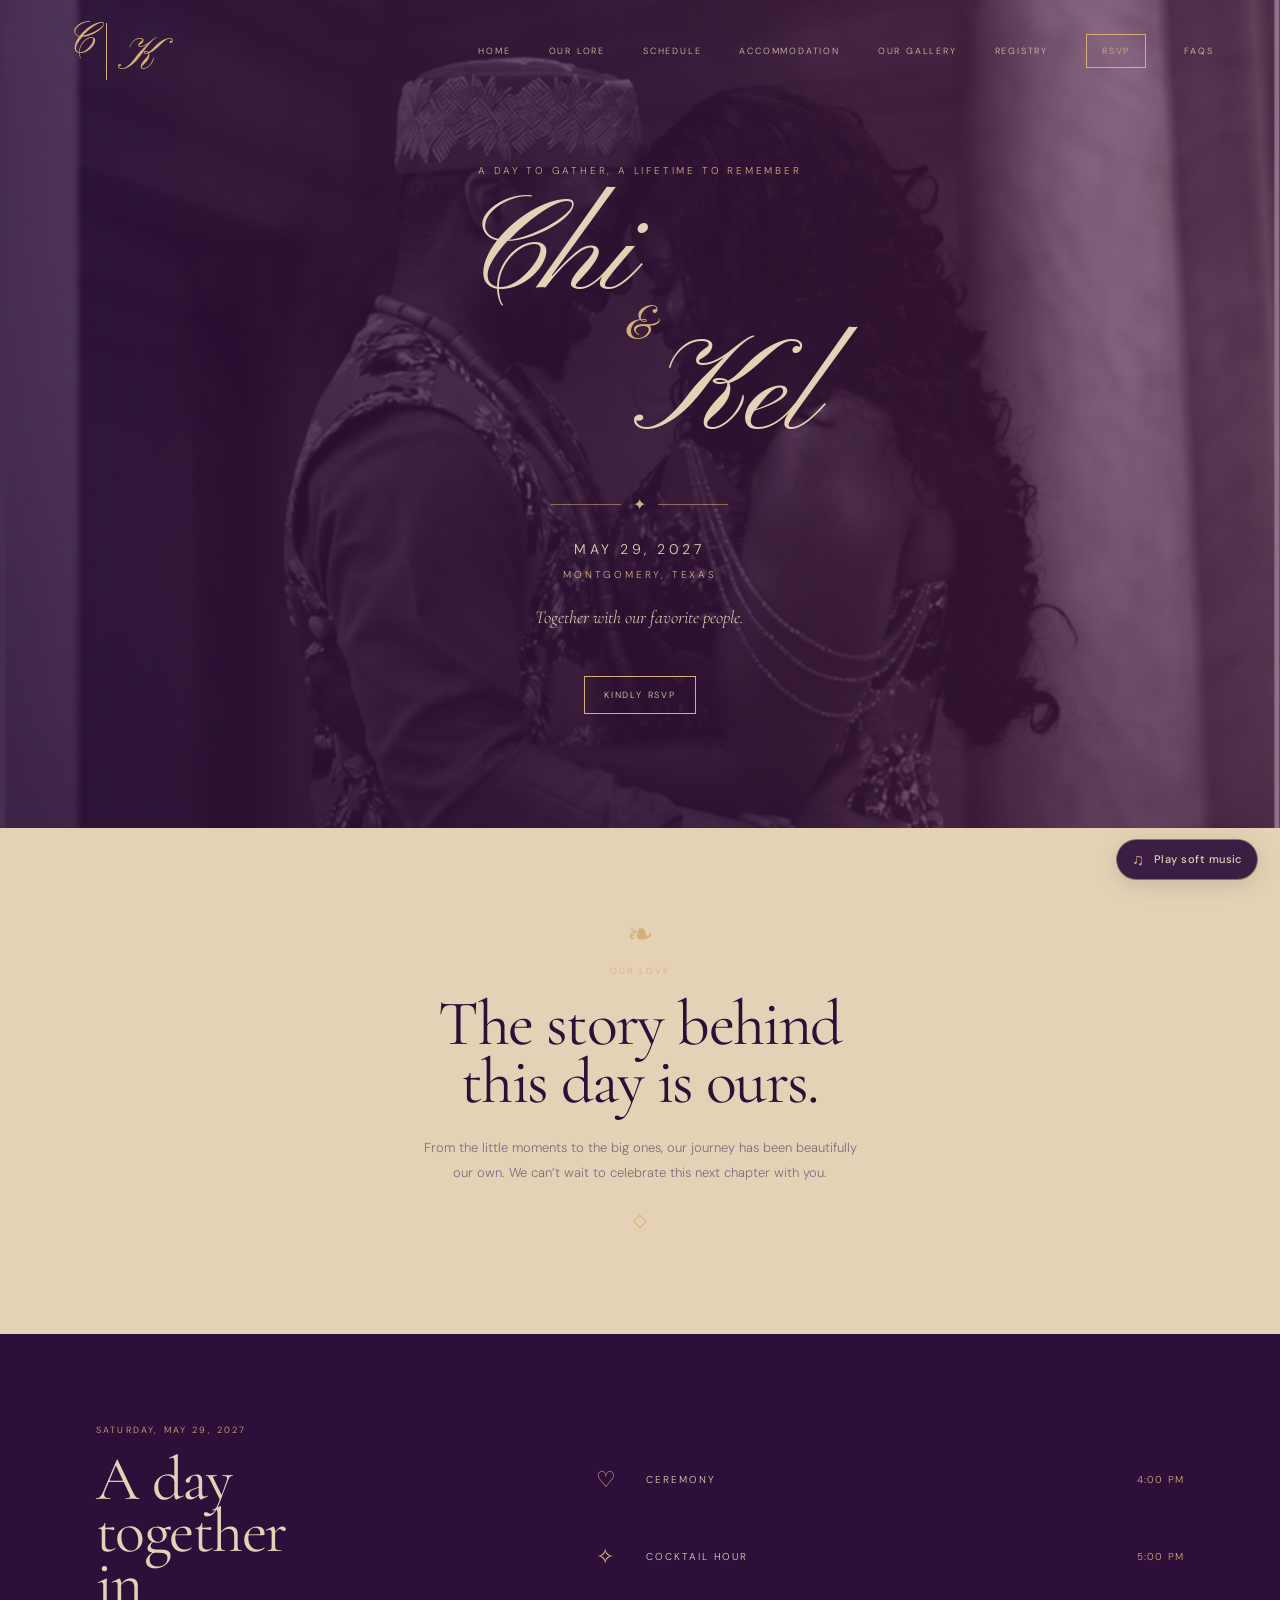
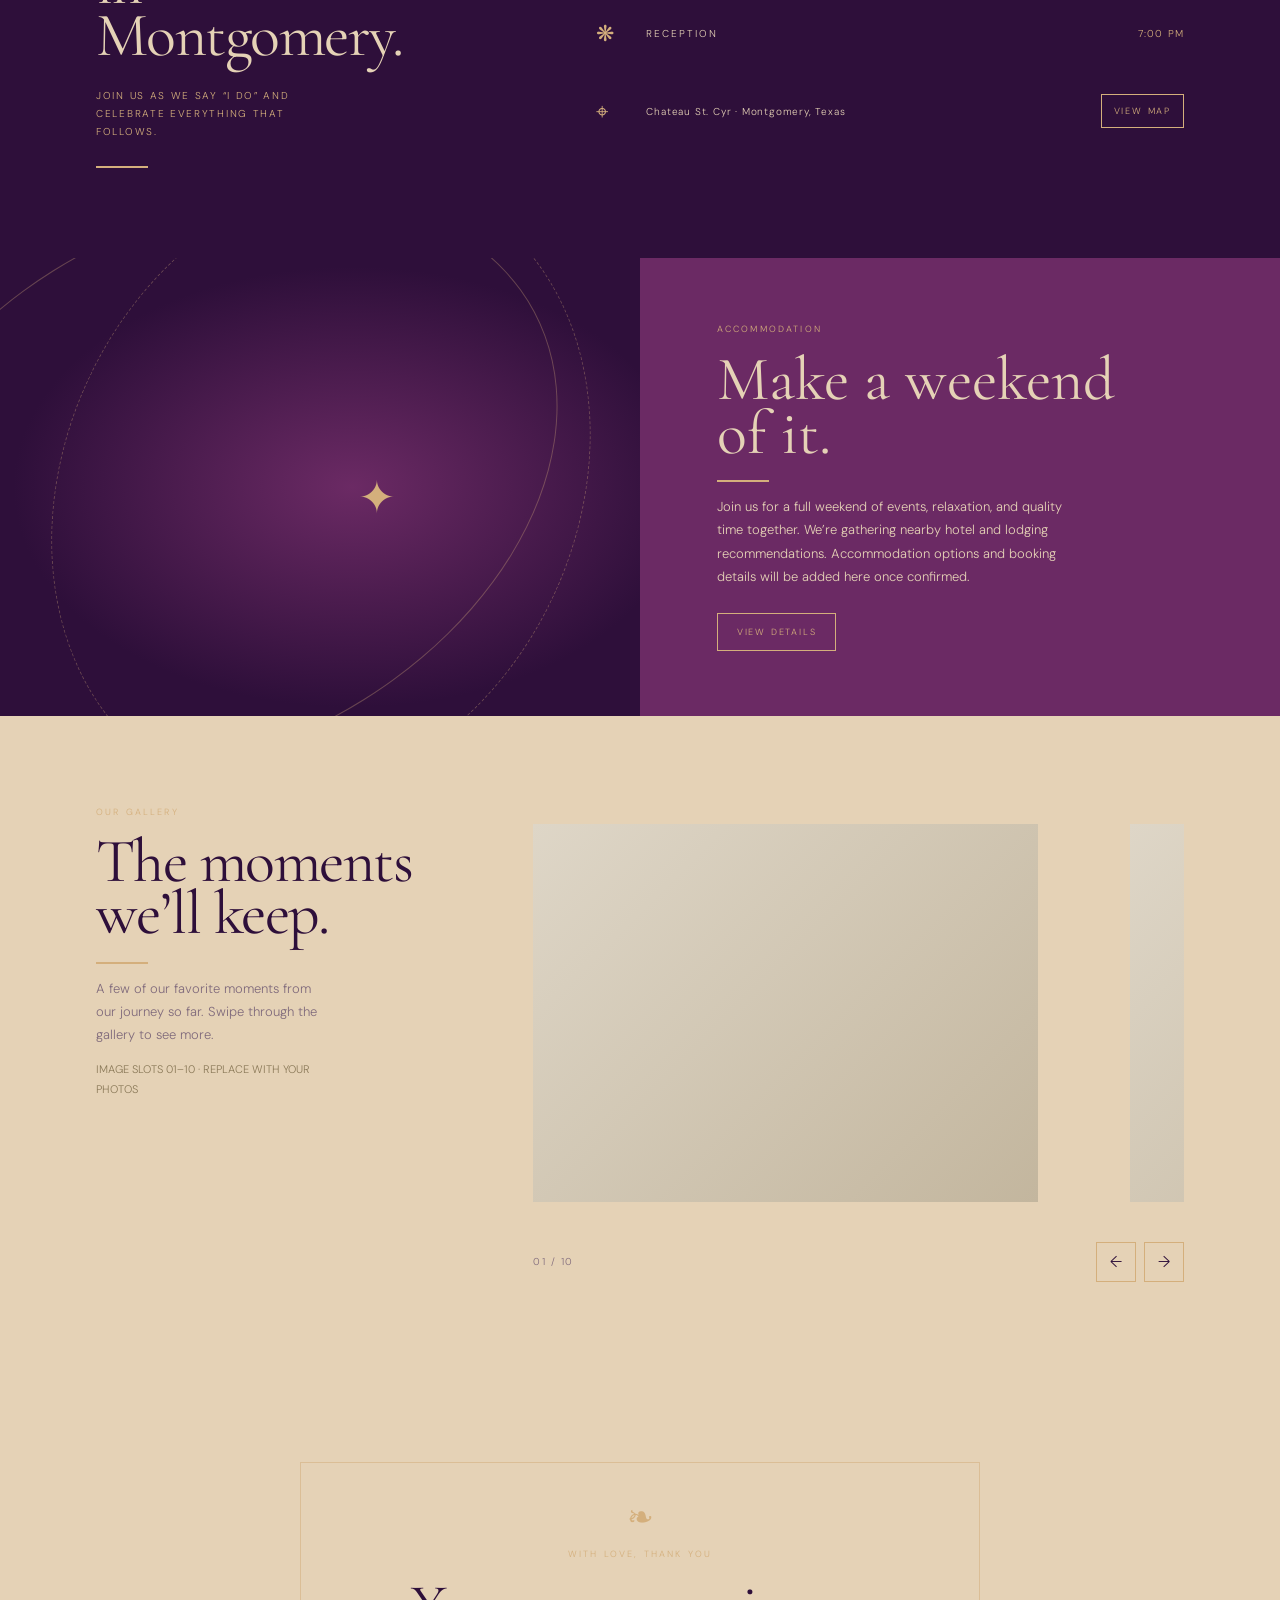
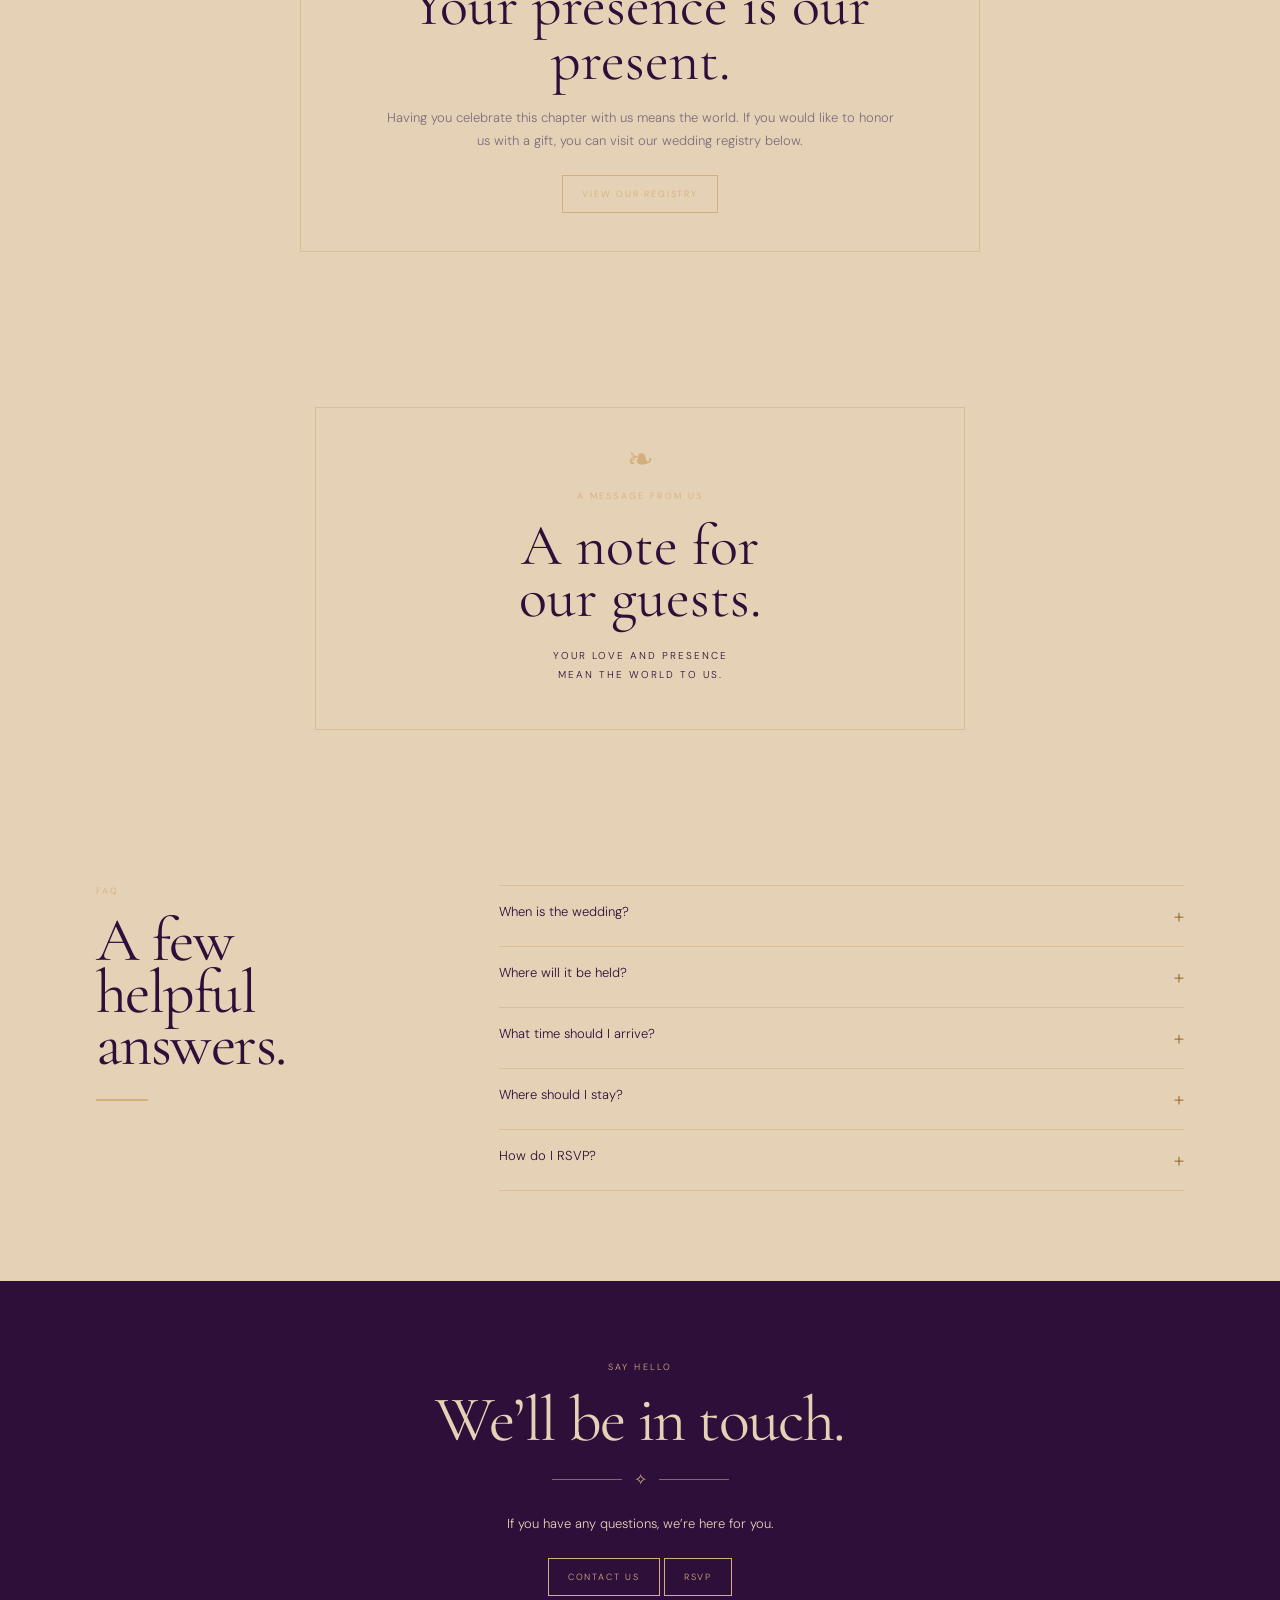
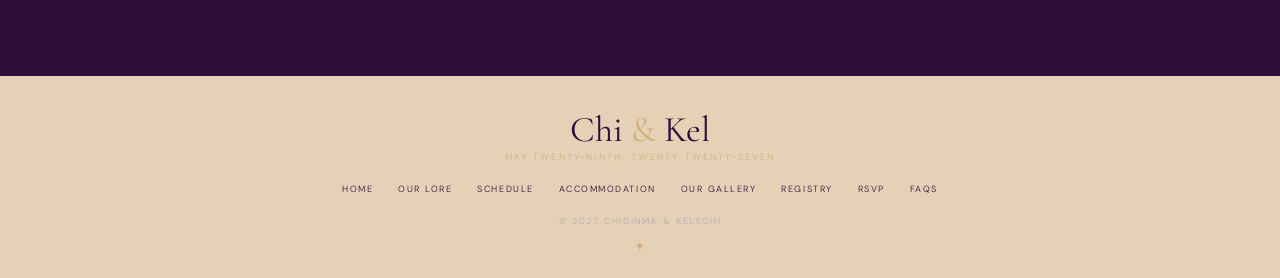
==== commit c251ea61: "Update index.html Added RSVP link Added Registry link Changed Reception time from 6:00pm to 7:00pm" ====
--- a/index.html
+++ b/index.html
@@ -31,7 +31,7 @@
 <div class="event-row">
   <span class="event-icon" aria-hidden="true">❋</span>
   <div class="event-name">Reception</div>
-  <time class="event-time" datetime="18:00">6:00 PM</time>
+  <time class="event-time" datetime="19:00">7:00 PM</time>
 </div>
 <div class="event-venue">
   <span class="event-icon" aria-hidden="true">⌖</span>
@@ -53,12 +53,39 @@
 <figure class="carousel-slide"><img src="assets/gallery-09.svg" alt="Wedding gallery photo 9" onerror="this.style.visibility='hidden';this.parentElement.style.background='linear-gradient(135deg,#ded6c7,#c3b69e)';this.parentElement.querySelector('figcaption').textContent='Add your photo: assets/gallery-09.svg'"><figcaption>Our moment 09</figcaption></figure>
 <figure class="carousel-slide"><img src="assets/gallery-10.svg" alt="Wedding gallery photo 10" onerror="this.style.visibility='hidden';this.parentElement.style.background='linear-gradient(135deg,#ded6c7,#c3b69e)';this.parentElement.querySelector('figcaption').textContent='Add your photo: assets/gallery-10.svg'"><figcaption>Our moment 10</figcaption></figure>
 </div></div><div class="carousel-controls"><span class="carousel-count" id="carousel-count">01 / 10</span><button type="button" id="carousel-prev" aria-label="Previous photo">←</button><button type="button" id="carousel-next" aria-label="Next photo">→</button></div></div></section>
-<section class="registry section" id="registry"><div class="registry-card"><div class="sprig">❧</div><div class="section-kicker">With love, thank you</div><h2>Your presence is our present.</h2><p>Having you celebrate this chapter with us means the world. If you would like to honor us with a gift, registry details will be added here soon.</p><a class="outline-btn" href="#" id="registry-link">Registry details coming soon</a></div></section>
+<section class="registry section" id="registry"><div class="registry-card"><div class="sprig">❧</div><div class="section-kicker">With love, thank you</div><h2>Your presence is our present.</h2><p>Having you celebrate this chapter with us means the world. If you would like to honor us with a gift, you can visit our wedding registry below.</p><a class="outline-btn" href="https://www.amazon.com/wedding/guest-view/348QGV0EI0GD0" id="registry-link" target="_blank" rel="noopener noreferrer">View our registry</a></div></section>
 <section class="guest-note"><div class="guest-card"><div class="sprig">❧</div><div class="section-kicker">A message from us</div><h2>A note for<br>our guests.</h2><p>Your love and presence<br>mean the world to us.</p></div></section>
-<section class="faq section" id="faq"><div><div class="section-kicker">FAQ</div><h2>A few<br>helpful<br>answers.</h2><div class="small-line" style="margin-top:28px"></div></div><div class="faq-list"><details class="faq-item"><summary>When is the wedding?</summary><p>Saturday, May 29, 2027. Please check back here for any schedule updates as the day gets closer.</p></details><details class="faq-item"><summary>Where will it be held?</summary><p>Chateau St. Cyr in Montgomery, Texas. Use the map link in the event details section for directions.</p></details><details class="faq-item"><summary>What time should I arrive?</summary><p>The ceremony is currently planned for 4:00 PM. We recommend arriving early to allow time for parking and seating.</p></details><details class="faq-item"><summary>Where should I stay?</summary><p>We’re working on nearby accommodation suggestions and will share details here when they’re confirmed.</p></details><details class="faq-item"><summary>How do I RSVP?</summary><p>Use the RSVP button on this page. The form currently opens a draft only; connect it to your preferred RSVP service or database before collecting guest responses.</p></details></div></section>
+<section class="faq section" id="faq"><div><div class="section-kicker">FAQ</div><h2>A few<br>helpful<br>answers.</h2><div class="small-line" style="margin-top:28px"></div></div><div class="faq-list"><details class="faq-item"><summary>When is the wedding?</summary><p>Saturday, May 29, 2027. Please check back here for any schedule updates as the day gets closer.</p></details><details class="faq-item"><summary>Where will it be held?</summary><p>Chateau St. Cyr in Montgomery, Texas. Use the map link in the event details section for directions.</p></details><details class="faq-item"><summary>What time should I arrive?</summary><p>The ceremony is currently planned for 4:00 PM. We recommend arriving early to allow time for parking and seating.</p></details><details class="faq-item"><summary>Where should I stay?</summary><p>We’re working on nearby accommodation suggestions and will share details here when they’re confirmed.</p></details><details class="faq-item"><summary>How do I RSVP?</summary><p>Use the RSVP button on this page to open our WithJoy RSVP form and submit your response.</p></details></div></section>
 <section class="contact"><div class="section-kicker">Say hello</div><h2>We’ll be in touch.</h2><div class="ornament">✧</div><p>If you have any questions, we’re here for you.</p><a class="outline-btn" href="mailto:hello@example.com?subject=Chi%20%26%20Kel%20Wedding%20Question">Contact us</a> <a class="outline-btn rsvp-open" href="#rsvp-modal">RSVP</a></section>
-</main><footer class="footer"><div class="footer-brand">Chi <em>&amp;</em> Kel</div><div class="section-kicker">May twenty-ninth, twenty twenty-seven</div><nav class="footer-nav"><a href="#home">Home</a><a href="#story">Our Lore</a><a href="#schedule">Schedule</a><a href="#accommodation">Accommodation</a><a href="#gallery">Our Gallery</a><a href="#registry">Registry</a><a href="#" class="rsvp-open">RSVP</a><a href="#faq">FAQs</a></nav><div class="copyright">© 2027 CHIDINMA &amp; KELECHI</div><div class="sprig" style="font-size:14px;margin:12px 0 0">✦</div></footer>
-<div class="modal" id="rsvp-modal" role="dialog" aria-modal="true" aria-labelledby="rsvp-title"><div class="modal-box"><button class="close-modal" aria-label="Close RSVP form">×</button><div class="section-kicker">Kindly reply</div><h2 id="rsvp-title">Will you join us?</h2><p>We can’t wait to celebrate with you. This is a front-end RSVP draft; connect a form service or database before publishing to collect responses.</p><form id="rsvp-form"><div class="form-grid"><label>Full name<input name="name" required placeholder="Your name"></label><label>Email address<input type="email" name="email" placeholder="you@example.com"></label><label>Will you attend?<select name="attendance" required><option value="">Please choose</option><option>Joyfully accepts</option><option>Regretfully declines</option></select></label><label>Number attending<select name="guests"><option>1</option><option>2</option><option>3</option><option>4</option></select></label><label class="wide">A note for the couple<textarea name="note" placeholder="Leave us a little note (optional)"></textarea></label><div class="wide"><button class="outline-btn" type="submit">Prepare RSVP</button></div></div></form><div class="form-help" id="form-message" aria-live="polite"></div></div></div>
+</main><footer class="footer"><div class="footer-brand">Chi <em>&amp;</em> Kel</div><div class="section-kicker">May twenty-ninth, twenty twenty-seven</div><nav class="footer-nav"><a href="#home">Home</a><a href="#story">Our Lore</a><a href="#schedule">Schedule</a><a href="#accommodation">Accommodation</a><a href="#gallery">Our Gallery</a><a href="#registry">Registry</a><a href="#rsvp-modal" class="rsvp-open">RSVP</a><a href="#faq">FAQs</a></nav><div class="copyright">© 2027 CHIDINMA &amp; KELECHI</div><div class="sprig" style="font-size:14px;margin:12px 0 0">✦</div></footer>
+<div class="modal" id="rsvp-modal" role="dialog" aria-modal="true" aria-labelledby="rsvp-title">
+  <div class="modal-box rsvp-joy-box">
+    <button class="close-modal" aria-label="Close RSVP window">×</button>
+    <div class="section-kicker">Kindly reply</div>
+    <h2 id="rsvp-title">Will you join us?</h2>
+    <p class="rsvp-joy-intro">Please use the form below to let us know whether you can celebrate with us.</p>
+    <div class="rsvp-embed-wrap">
+      <iframe class="rsvp-joy-frame" src="https://withjoy.com/kel-and-chi"
+        title="Chi and Kel wedding RSVP on WithJoy" loading="lazy"
+        referrerpolicy="strict-origin-when-cross-origin" allow="clipboard-write"></iframe>
+    </div>
+    <p class="rsvp-joy-fallback">If the RSVP form does not appear, <a href="https://withjoy.com/kel-and-chi" target="_blank" rel="noopener noreferrer">open our RSVP page directly</a>.</p>
+  </div>
+</div>
+<style>
+  /* WithJoy RSVP embed */
+  .rsvp-joy-box { width:min(960px,94vw); max-width:960px; max-height:92vh; overflow-y:auto; }
+  .rsvp-joy-intro { margin-bottom:16px; }
+  .rsvp-embed-wrap { width:100%; height:min(72vh,780px); min-height:520px; overflow:hidden; border:1px solid rgba(46,15,58,.14); border-radius:8px; background:#fff; }
+  .rsvp-joy-frame { display:block; width:100%; height:100%; min-height:520px; border:0; background:#fff; }
+  .rsvp-joy-fallback { margin:12px 0 0; font-size:13px; text-align:center; }
+  .rsvp-joy-fallback a { color:inherit; text-decoration:underline; text-underline-offset:3px; }
+  @media (max-width:640px) {
+    .rsvp-joy-box { width:96vw; max-height:94vh; padding:18px 14px; }
+    .rsvp-embed-wrap { height:72vh; min-height:460px; }
+    .rsvp-joy-frame { min-height:460px; }
+  }
+</style>
 <script src="script.js" defer></script>
 
 <button class="music-toggle" id="music-toggle" type="button" aria-pressed="false" aria-label="Turn wedding background music on">
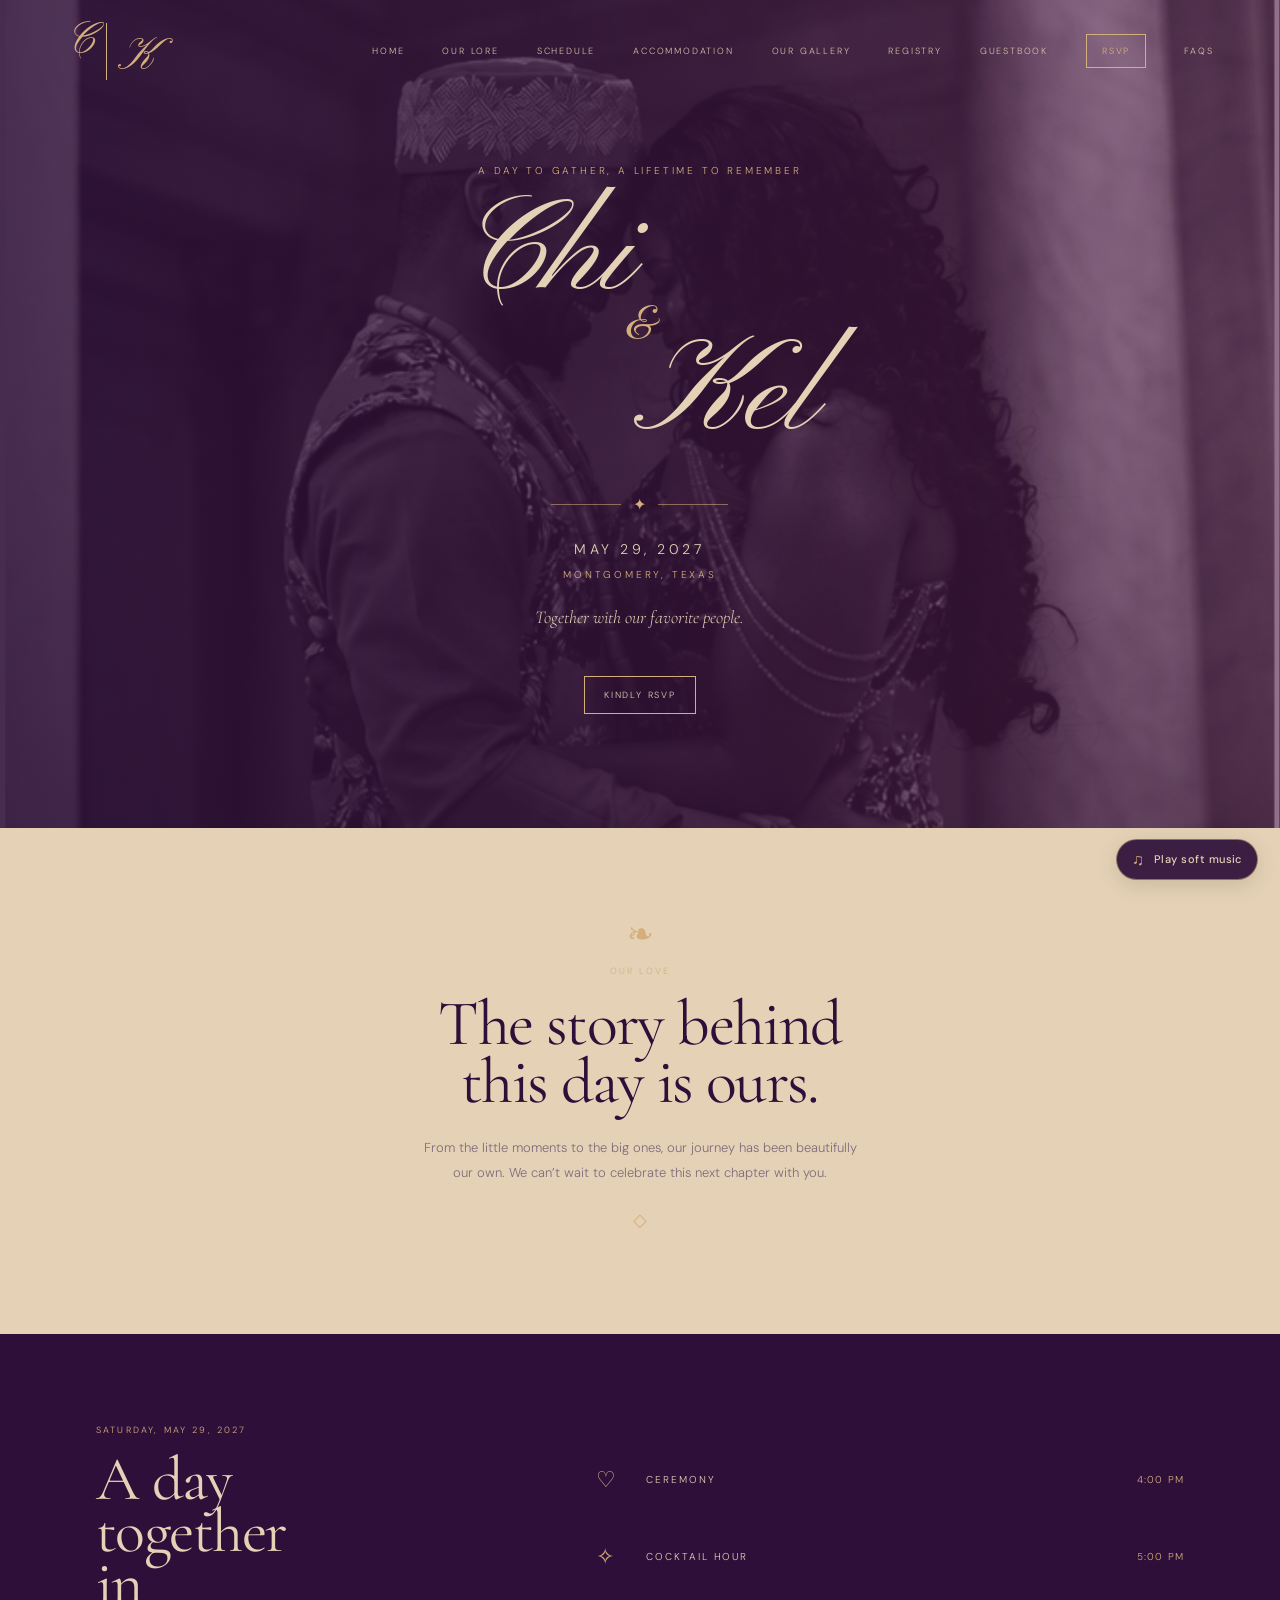
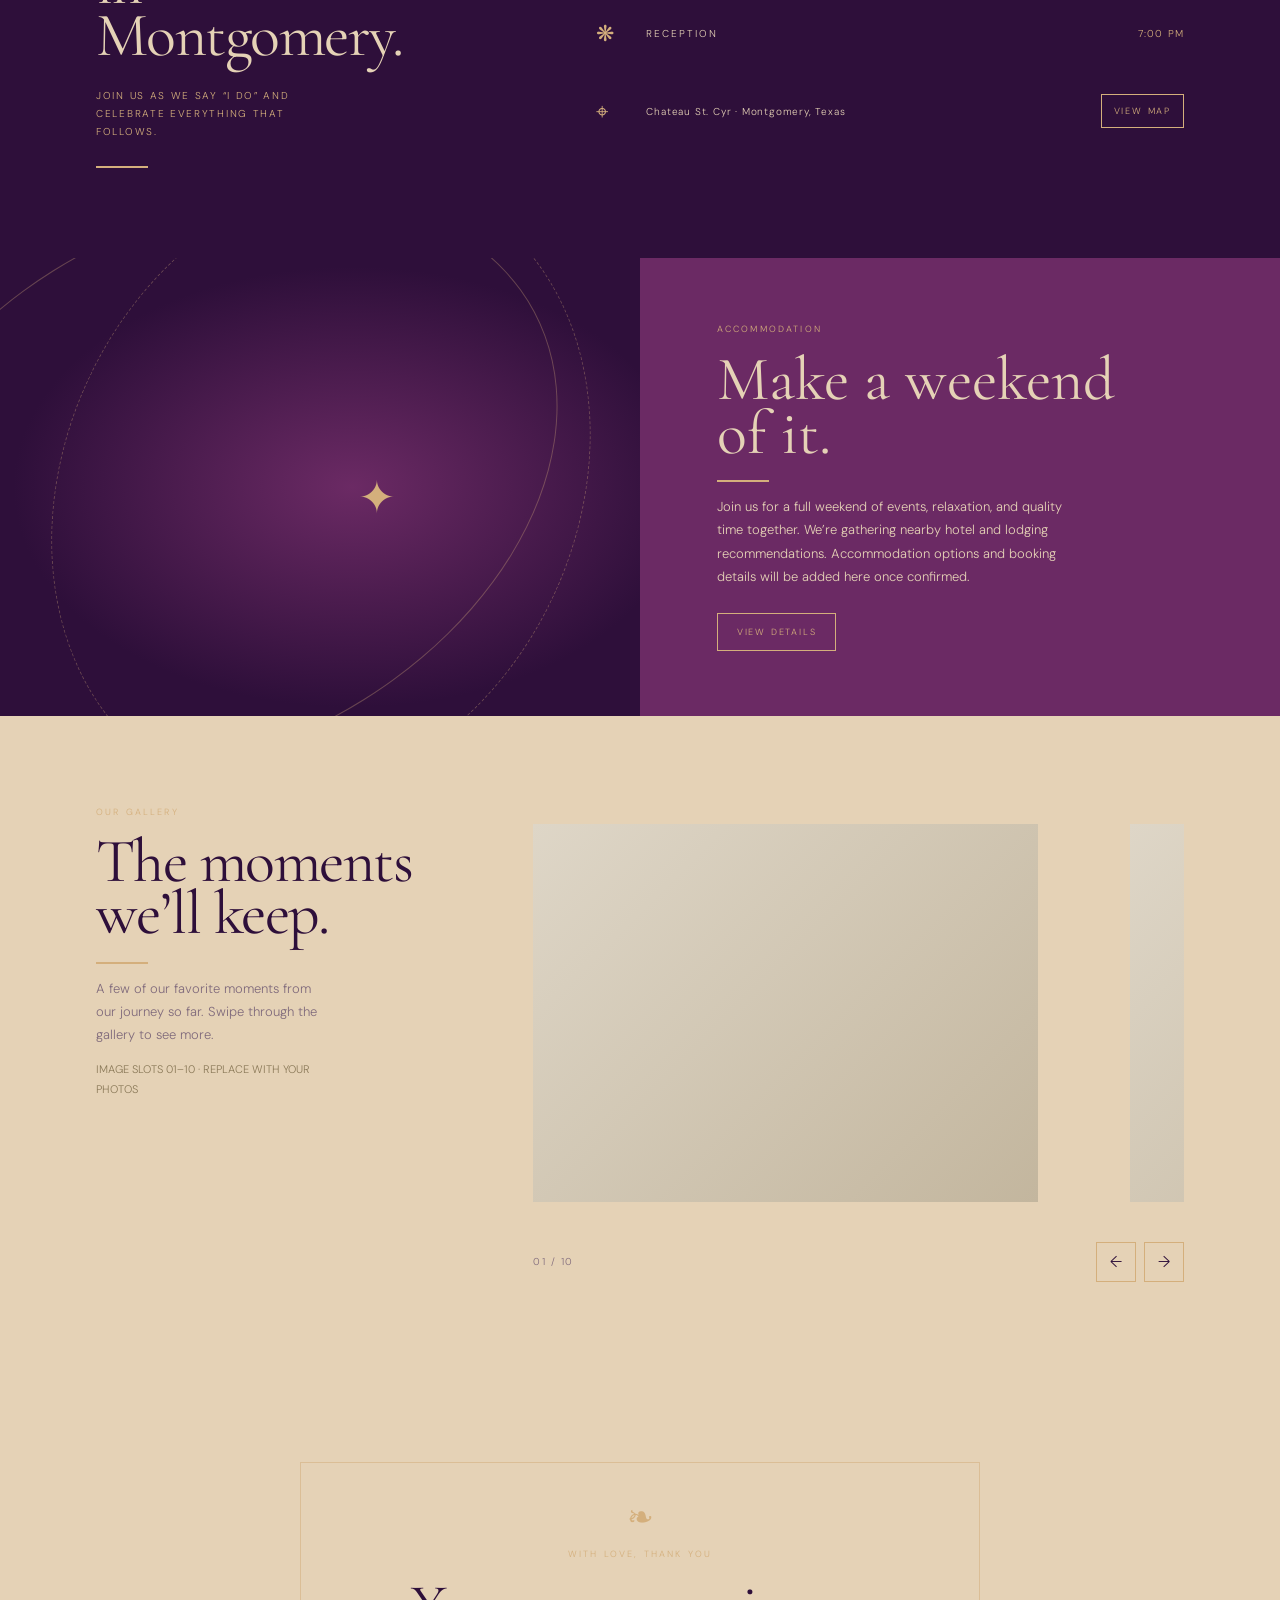
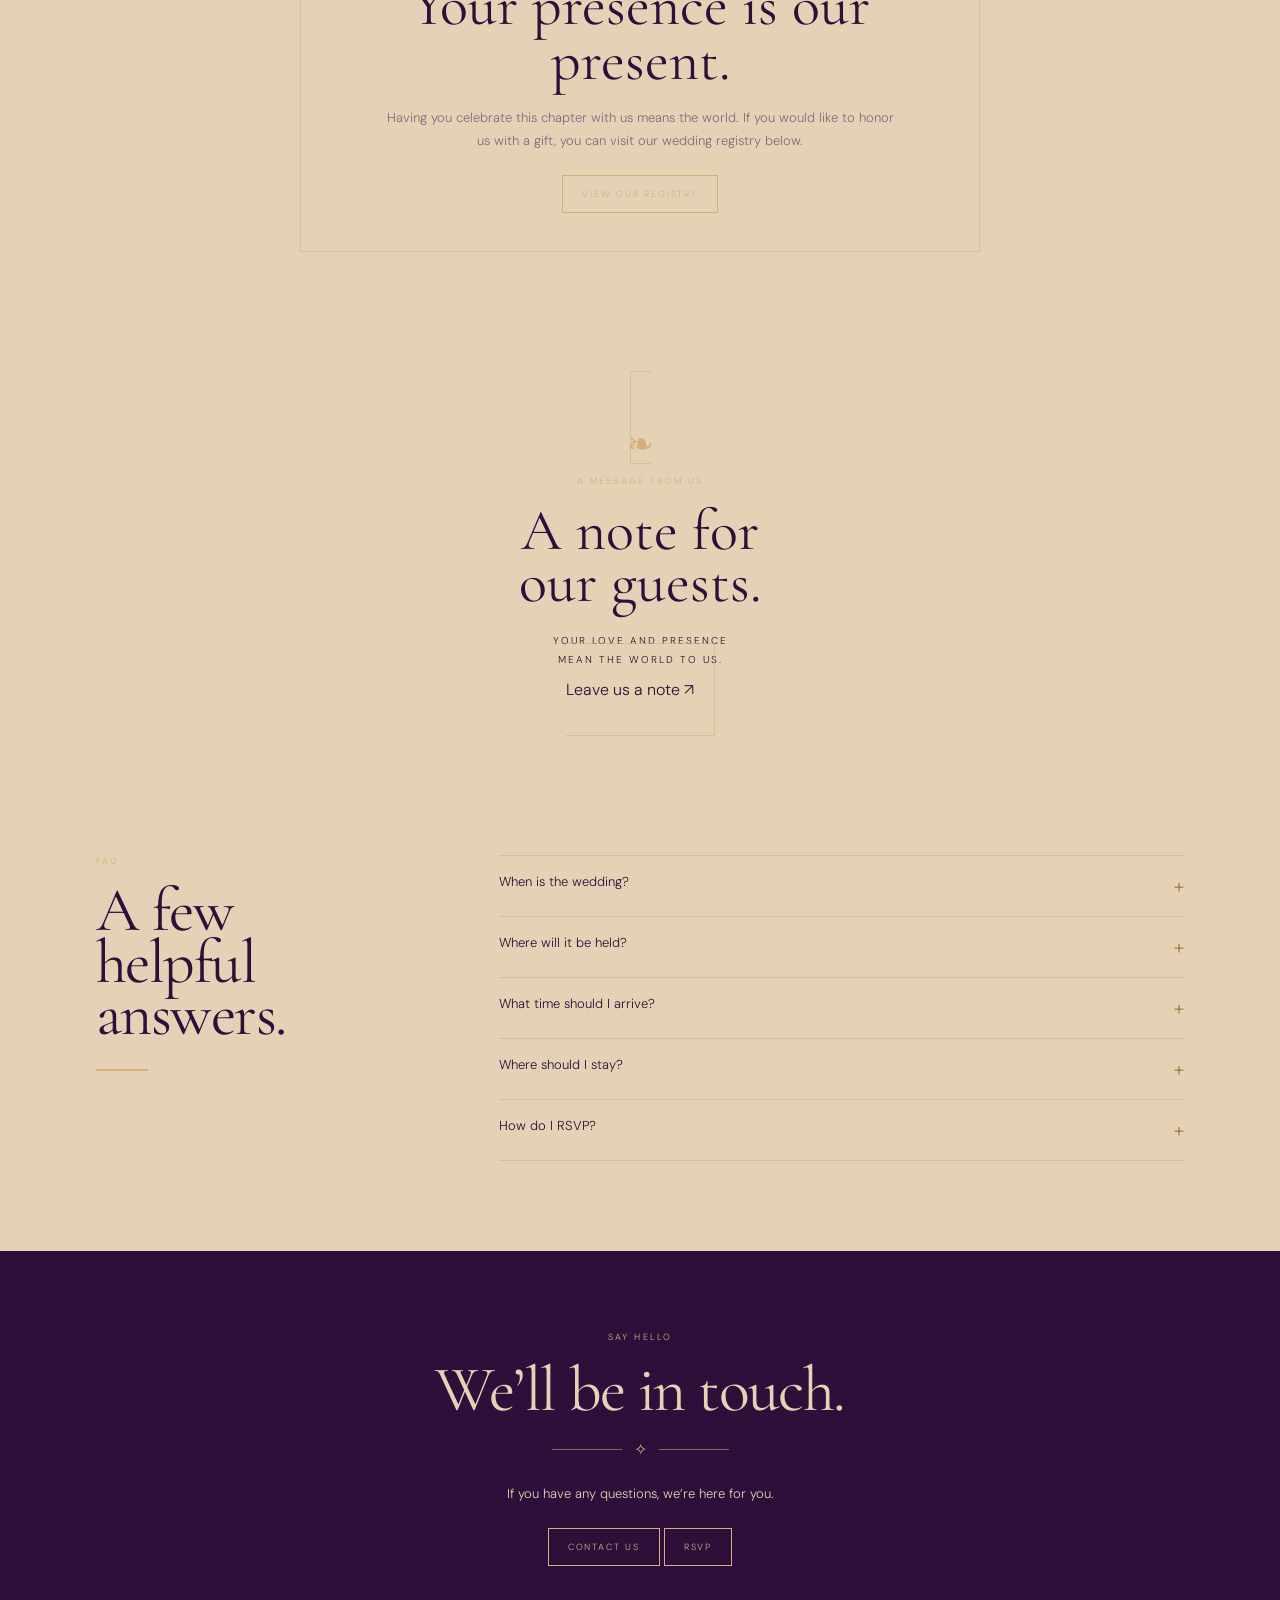
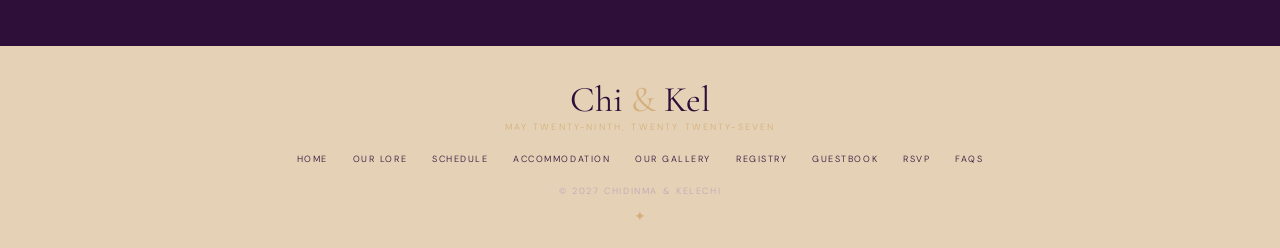
==== commit c85c403f: "Update index.html Added Guestbook links" ====
--- a/index.html
+++ b/index.html
@@ -1,3 +1,4 @@
+
 <!doctype html>
 <html lang="en">
 <head>
@@ -13,51 +14,188 @@
   <span>✧</span><span>·</span><span>♡</span><span>✦</span><span>·</span><span>✧</span>
   <span>·</span><span>♡</span><span>✧</span><span>·</span><span>✦</span><span>·</span>
 </div>
-<header class="nav"><a class="brand" href="#home" aria-label="Chi and Kel"><span class="brand-c">C</span><em class="brand-divider">|</em><span class="brand-k">K</span></a><button class="menu-toggle" aria-label="Toggle navigation" aria-expanded="false">☰</button><nav class="navlinks" aria-label="Main navigation"><a href="#home">Home</a><a href="#story">Our Lore</a><a href="#schedule">Schedule</a><a href="#accommodation">Accommodation</a><a href="#gallery">Our Gallery</a><a href="#registry">Registry</a><a href="#rsvp-modal" class="rsvp-open rsvp-nav-link">RSVP</a><a href="#faq">FAQs</a></nav></header>
+
+<header class="nav">
+  <a class="brand" href="#home" aria-label="Chi and Kel">
+    <span class="brand-c">C</span><em class="brand-divider">|</em><span class="brand-k">K</span>
+  </a>
+  <button class="menu-toggle" aria-label="Toggle navigation" aria-expanded="false">☰</button>
+  <nav class="navlinks" aria-label="Main navigation">
+    <a href="#home">Home</a>
+    <a href="#story">Our Lore</a>
+    <a href="#schedule">Schedule</a>
+    <a href="#accommodation">Accommodation</a>
+    <a href="#gallery">Our Gallery</a>
+    <a href="#registry">Registry</a>
+    <a href="/guestbook/">Guestbook</a>
+    <a href="#rsvp-modal" class="rsvp-open rsvp-nav-link">RSVP</a>
+    <a href="#faq">FAQs</a>
+  </nav>
+</header>
+
 <main>
-<section class="hero" id="home"><div class="hero-content"><div class="eyebrow">A day to gather, a lifetime to remember</div><h1 class="couple-names"><span class="name-chi">Chi</span><span class="name-amp">&amp;</span><span class="name-kel">Kel</span></h1><div class="ornament">✦</div><p class="hero-date">MAY 29, 2027</p><div class="hero-place">Montgomery, Texas</div><p class="hero-note">Together with our favorite people.</p><a href="#rsvp-modal" class="outline-btn hero-rsvp rsvp-open">Kindly RSVP</a></div></section>
-<section class="story section" id="story"><div><div class="sprig">❧</div><div class="section-kicker">Our love</div><h2>The story behind<br>this day is ours.</h2><p>From the little moments to the big ones, our journey has been beautifully our own. We can’t wait to celebrate this next chapter with you.</p><div class="sprig" style="font-size:18px;margin-top:25px">◇</div></div></section>
-<section class="events section" id="schedule"><div class="events-copy"><div class="section-kicker">Saturday, May 29, 2027</div><h2>A day<br>together<br>in<br>Montgomery.</h2><p>Join us as we say “I do” and celebrate everything that follows.</p><div class="small-line"></div></div><div class="event-list">
-<div class="event-row">
-  <span class="event-icon" aria-hidden="true">♡</span>
-  <div class="event-name">Ceremony</div>
-  <time class="event-time" datetime="16:00">4:00 PM</time>
-</div>
-<div class="event-row">
-  <span class="event-icon" aria-hidden="true">✧</span>
-  <div class="event-name">Cocktail Hour</div>
-  <time class="event-time" datetime="17:00">5:00 PM</time>
-</div>
-<div class="event-row">
-  <span class="event-icon" aria-hidden="true">❋</span>
-  <div class="event-name">Reception</div>
-  <time class="event-time" datetime="19:00">7:00 PM</time>
-</div>
-<div class="event-venue">
-  <span class="event-icon" aria-hidden="true">⌖</span>
-  <span>Chateau St. Cyr · Montgomery, Texas</span>
-  <a class="outline-btn" href="https://www.google.com/maps/search/?api=1&amp;query=Chateau+St.+Cyr+Montgomery+Texas" target="_blank" rel="noreferrer">View map</a>
-</div>
-
-</div></section>
-<section class="weekend" id="accommodation"><div class="weekend-art" aria-hidden="true"><span class="star">✦</span></div><div class="weekend-copy"><div class="section-kicker">Accommodation</div><h2>Make a weekend<br>of it.</h2><div class="small-line"></div><p>Join us for a full weekend of events, relaxation, and quality time together. We’re gathering nearby hotel and lodging recommendations. Accommodation options and booking details will be added here once confirmed.</p><button class="outline-btn" id="weekend-info">View details</button></div></section>
-<section class="gallery section" id="gallery"><div class="gallery-copy"><div class="section-kicker">Our gallery</div><h2>The moments<br>we’ll keep.</h2><div class="small-line"></div><p>A few of our favorite moments from our journey so far. Swipe through the gallery to see more.</p><p style="font-size:11px;color:#8a7958">IMAGE SLOTS 01–10 · REPLACE WITH YOUR PHOTOS</p></div><div class="carousel-wrap"><div class="gallery-carousel" aria-label="Wedding photo gallery"><div class="carousel-track" id="carousel-track">
-<figure class="carousel-slide"><img src="assets/gallery-01.jpg" alt="Wedding gallery photo 1" onerror="this.style.visibility='hidden';this.parentElement.style.background='linear-gradient(135deg,#ded6c7,#c3b69e)';this.parentElement.querySelector('figcaption').textContent='Add your photo: assets/gallery-01.svg'"><figcaption>Our moment 01</figcaption></figure>
-<figure class="carousel-slide"><img src="assets/gallery-02.jpg" alt="Wedding gallery photo 2" onerror="this.style.visibility='hidden';this.parentElement.style.background='linear-gradient(135deg,#ded6c7,#c3b69e)';this.parentElement.querySelector('figcaption').textContent='Add your photo: assets/gallery-02.svg'"><figcaption>Our moment 02</figcaption></figure>
-<figure class="carousel-slide"><img src="assets/gallery-03.jpg" alt="Wedding gallery photo 3" onerror="this.style.visibility='hidden';this.parentElement.style.background='linear-gradient(135deg,#ded6c7,#c3b69e)';this.parentElement.querySelector('figcaption').textContent='Add your photo: assets/gallery-03.svg'"><figcaption>Our moment 03</figcaption></figure>
-<figure class="carousel-slide"><img src="assets/gallery-04.jpg" alt="Wedding gallery photo 4" onerror="this.style.visibility='hidden';this.parentElement.style.background='linear-gradient(135deg,#ded6c7,#c3b69e)';this.parentElement.querySelector('figcaption').textContent='Add your photo: assets/gallery-04.svg'"><figcaption>Our moment 04</figcaption></figure>
-<figure class="carousel-slide"><img src="assets/gallery-05.svg" alt="Wedding gallery photo 5" onerror="this.style.visibility='hidden';this.parentElement.style.background='linear-gradient(135deg,#ded6c7,#c3b69e)';this.parentElement.querySelector('figcaption').textContent='Add your photo: assets/gallery-05.svg'"><figcaption>Our moment 05</figcaption></figure>
-<figure class="carousel-slide"><img src="assets/gallery-06.svg" alt="Wedding gallery photo 6" onerror="this.style.visibility='hidden';this.parentElement.style.background='linear-gradient(135deg,#ded6c7,#c3b69e)';this.parentElement.querySelector('figcaption').textContent='Add your photo: assets/gallery-06.svg'"><figcaption>Our moment 06</figcaption></figure>
-<figure class="carousel-slide"><img src="assets/gallery-07.svg" alt="Wedding gallery photo 7" onerror="this.style.visibility='hidden';this.parentElement.style.background='linear-gradient(135deg,#ded6c7,#c3b69e)';this.parentElement.querySelector('figcaption').textContent='Add your photo: assets/gallery-07.svg'"><figcaption>Our moment 07</figcaption></figure>
-<figure class="carousel-slide"><img src="assets/gallery-08.svg" alt="Wedding gallery photo 8" onerror="this.style.visibility='hidden';this.parentElement.style.background='linear-gradient(135deg,#ded6c7,#c3b69e)';this.parentElement.querySelector('figcaption').textContent='Add your photo: assets/gallery-08.svg'"><figcaption>Our moment 08</figcaption></figure>
-<figure class="carousel-slide"><img src="assets/gallery-09.svg" alt="Wedding gallery photo 9" onerror="this.style.visibility='hidden';this.parentElement.style.background='linear-gradient(135deg,#ded6c7,#c3b69e)';this.parentElement.querySelector('figcaption').textContent='Add your photo: assets/gallery-09.svg'"><figcaption>Our moment 09</figcaption></figure>
-<figure class="carousel-slide"><img src="assets/gallery-10.svg" alt="Wedding gallery photo 10" onerror="this.style.visibility='hidden';this.parentElement.style.background='linear-gradient(135deg,#ded6c7,#c3b69e)';this.parentElement.querySelector('figcaption').textContent='Add your photo: assets/gallery-10.svg'"><figcaption>Our moment 10</figcaption></figure>
-</div></div><div class="carousel-controls"><span class="carousel-count" id="carousel-count">01 / 10</span><button type="button" id="carousel-prev" aria-label="Previous photo">←</button><button type="button" id="carousel-next" aria-label="Next photo">→</button></div></div></section>
-<section class="registry section" id="registry"><div class="registry-card"><div class="sprig">❧</div><div class="section-kicker">With love, thank you</div><h2>Your presence is our present.</h2><p>Having you celebrate this chapter with us means the world. If you would like to honor us with a gift, you can visit our wedding registry below.</p><a class="outline-btn" href="https://www.amazon.com/wedding/guest-view/348QGV0EI0GD0" id="registry-link" target="_blank" rel="noopener noreferrer">View our registry</a></div></section>
-<section class="guest-note"><div class="guest-card"><div class="sprig">❧</div><div class="section-kicker">A message from us</div><h2>A note for<br>our guests.</h2><p>Your love and presence<br>mean the world to us.</p></div></section>
-<section class="faq section" id="faq"><div><div class="section-kicker">FAQ</div><h2>A few<br>helpful<br>answers.</h2><div class="small-line" style="margin-top:28px"></div></div><div class="faq-list"><details class="faq-item"><summary>When is the wedding?</summary><p>Saturday, May 29, 2027. Please check back here for any schedule updates as the day gets closer.</p></details><details class="faq-item"><summary>Where will it be held?</summary><p>Chateau St. Cyr in Montgomery, Texas. Use the map link in the event details section for directions.</p></details><details class="faq-item"><summary>What time should I arrive?</summary><p>The ceremony is currently planned for 4:00 PM. We recommend arriving early to allow time for parking and seating.</p></details><details class="faq-item"><summary>Where should I stay?</summary><p>We’re working on nearby accommodation suggestions and will share details here when they’re confirmed.</p></details><details class="faq-item"><summary>How do I RSVP?</summary><p>Use the RSVP button on this page to open our WithJoy RSVP form and submit your response.</p></details></div></section>
-<section class="contact"><div class="section-kicker">Say hello</div><h2>We’ll be in touch.</h2><div class="ornament">✧</div><p>If you have any questions, we’re here for you.</p><a class="outline-btn" href="mailto:hello@example.com?subject=Chi%20%26%20Kel%20Wedding%20Question">Contact us</a> <a class="outline-btn rsvp-open" href="#rsvp-modal">RSVP</a></section>
-</main><footer class="footer"><div class="footer-brand">Chi <em>&amp;</em> Kel</div><div class="section-kicker">May twenty-ninth, twenty twenty-seven</div><nav class="footer-nav"><a href="#home">Home</a><a href="#story">Our Lore</a><a href="#schedule">Schedule</a><a href="#accommodation">Accommodation</a><a href="#gallery">Our Gallery</a><a href="#registry">Registry</a><a href="#rsvp-modal" class="rsvp-open">RSVP</a><a href="#faq">FAQs</a></nav><div class="copyright">© 2027 CHIDINMA &amp; KELECHI</div><div class="sprig" style="font-size:14px;margin:12px 0 0">✦</div></footer>
+<section class="hero" id="home">
+  <div class="hero-content">
+    <div class="eyebrow">A day to gather, a lifetime to remember</div>
+    <h1 class="couple-names"><span class="name-chi">Chi</span><span class="name-amp">&amp;</span><span class="name-kel">Kel</span></h1>
+    <div class="ornament">✦</div>
+    <p class="hero-date">MAY 29, 2027</p>
+    <div class="hero-place">Montgomery, Texas</div>
+    <p class="hero-note">Together with our favorite people.</p>
+    <a href="#rsvp-modal" class="outline-btn hero-rsvp rsvp-open">Kindly RSVP</a>
+  </div>
+</section>
+
+<section class="story section" id="story">
+  <div>
+    <div class="sprig">❧</div>
+    <div class="section-kicker">Our love</div>
+    <h2>The story behind<br>this day is ours.</h2>
+    <p>From the little moments to the big ones, our journey has been beautifully our own. We can’t wait to celebrate this next chapter with you.</p>
+    <div class="sprig" style="font-size:18px;margin-top:25px">◇</div>
+  </div>
+</section>
+
+<section class="events section" id="schedule">
+  <div class="events-copy">
+    <div class="section-kicker">Saturday, May 29, 2027</div>
+    <h2>A day<br>together<br>in<br>Montgomery.</h2>
+    <p>Join us as we say “I do” and celebrate everything that follows.</p>
+    <div class="small-line"></div>
+  </div>
+  <div class="event-list">
+    <div class="event-row">
+      <span class="event-icon" aria-hidden="true">♡</span>
+      <div class="event-name">Ceremony</div>
+      <time class="event-time" datetime="16:00">4:00 PM</time>
+    </div>
+    <div class="event-row">
+      <span class="event-icon" aria-hidden="true">✧</span>
+      <div class="event-name">Cocktail Hour</div>
+      <time class="event-time" datetime="17:00">5:00 PM</time>
+    </div>
+    <div class="event-row">
+      <span class="event-icon" aria-hidden="true">❋</span>
+      <div class="event-name">Reception</div>
+      <time class="event-time" datetime="19:00">7:00 PM</time>
+    </div>
+    <div class="event-venue">
+      <span class="event-icon" aria-hidden="true">⌖</span>
+      <span>Chateau St. Cyr · Montgomery, Texas</span>
+      <a class="outline-btn" href="https://www.google.com/maps/search/?api=1&amp;query=Chateau+St.+Cyr+Montgomery+Texas" target="_blank" rel="noreferrer">View map</a>
+    </div>
+  </div>
+</section>
+
+<section class="weekend" id="accommodation">
+  <div class="weekend-art" aria-hidden="true"><span class="star">✦</span></div>
+  <div class="weekend-copy">
+    <div class="section-kicker">Accommodation</div>
+    <h2>Make a weekend<br>of it.</h2>
+    <div class="small-line"></div>
+    <p>Join us for a full weekend of events, relaxation, and quality time together. We’re gathering nearby hotel and lodging recommendations. Accommodation options and booking details will be added here once confirmed.</p>
+    <button class="outline-btn" id="weekend-info">View details</button>
+  </div>
+</section>
+
+<section class="gallery section" id="gallery">
+  <div class="gallery-copy">
+    <div class="section-kicker">Our gallery</div>
+    <h2>The moments<br>we’ll keep.</h2>
+    <div class="small-line"></div>
+    <p>A few of our favorite moments from our journey so far. Swipe through the gallery to see more.</p>
+    <p style="font-size:11px;color:#8a7958">IMAGE SLOTS 01–10 · REPLACE WITH YOUR PHOTOS</p>
+  </div>
+  <div class="carousel-wrap">
+    <div class="gallery-carousel" aria-label="Wedding photo gallery">
+      <div class="carousel-track" id="carousel-track">
+        <figure class="carousel-slide"><img src="assets/gallery-01.jpg" alt="Wedding gallery photo 1" onerror="this.style.visibility='hidden';this.parentElement.style.background='linear-gradient(135deg,#ded6c7,#c3b69e)';this.parentElement.querySelector('figcaption').textContent='Add your photo: assets/gallery-01.svg'"><figcaption>Our moment 01</figcaption></figure>
+        <figure class="carousel-slide"><img src="assets/gallery-02.jpg" alt="Wedding gallery photo 2" onerror="this.style.visibility='hidden';this.parentElement.style.background='linear-gradient(135deg,#ded6c7,#c3b69e)';this.parentElement.querySelector('figcaption').textContent='Add your photo: assets/gallery-02.svg'"><figcaption>Our moment 02</figcaption></figure>
+        <figure class="carousel-slide"><img src="assets/gallery-03.jpg" alt="Wedding gallery photo 3" onerror="this.style.visibility='hidden';this.parentElement.style.background='linear-gradient(135deg,#ded6c7,#c3b69e)';this.parentElement.querySelector('figcaption').textContent='Add your photo: assets/gallery-03.svg'"><figcaption>Our moment 03</figcaption></figure>
+        <figure class="carousel-slide"><img src="assets/gallery-04.jpg" alt="Wedding gallery photo 4" onerror="this.style.visibility='hidden';this.parentElement.style.background='linear-gradient(135deg,#ded6c7,#c3b69e)';this.parentElement.querySelector('figcaption').textContent='Add your photo: assets/gallery-04.svg'"><figcaption>Our moment 04</figcaption></figure>
+        <figure class="carousel-slide"><img src="assets/gallery-05.svg" alt="Wedding gallery photo 5" onerror="this.style.visibility='hidden';this.parentElement.style.background='linear-gradient(135deg,#ded6c7,#c3b69e)';this.parentElement.querySelector('figcaption').textContent='Add your photo: assets/gallery-05.svg'"><figcaption>Our moment 05</figcaption></figure>
+        <figure class="carousel-slide"><img src="assets/gallery-06.svg" alt="Wedding gallery photo 6" onerror="this.style.visibility='hidden';this.parentElement.style.background='linear-gradient(135deg,#ded6c7,#c3b69e)';this.parentElement.querySelector('figcaption').textContent='Add your photo: assets/gallery-06.svg'"><figcaption>Our moment 06</figcaption></figure>
+        <figure class="carousel-slide"><img src="assets/gallery-07.svg" alt="Wedding gallery photo 7" onerror="this.style.visibility='hidden';this.parentElement.style.background='linear-gradient(135deg,#ded6c7,#c3b69e)';this.parentElement.querySelector('figcaption').textContent='Add your photo: assets/gallery-07.svg'"><figcaption>Our moment 07</figcaption></figure>
+        <figure class="carousel-slide"><img src="assets/gallery-08.svg" alt="Wedding gallery photo 8" onerror="this.style.visibility='hidden';this.parentElement.style.background='linear-gradient(135deg,#ded6c7,#c3b69e)';this.parentElement.querySelector('figcaption').textContent='Add your photo: assets/gallery-08.svg'"><figcaption>Our moment 08</figcaption></figure>
+        <figure class="carousel-slide"><img src="assets/gallery-09.svg" alt="Wedding gallery photo 9" onerror="this.style.visibility='hidden';this.parentElement.style.background='linear-gradient(135deg,#ded6c7,#c3b69e)';this.parentElement.querySelector('figcaption').textContent='Add your photo: assets/gallery-09.svg'"><figcaption>Our moment 09</figcaption></figure>
+        <figure class="carousel-slide"><img src="assets/gallery-10.svg" alt="Wedding gallery photo 10" onerror="this.style.visibility='hidden';this.parentElement.style.background='linear-gradient(135deg,#ded6c7,#c3b69e)';this.parentElement.querySelector('figcaption').textContent='Add your photo: assets/gallery-10.svg'"><figcaption>Our moment 10</figcaption></figure>
+      </div>
+    </div>
+    <div class="carousel-controls">
+      <span class="carousel-count" id="carousel-count">01 / 10</span>
+      <button type="button" id="carousel-prev" aria-label="Previous photo">←</button>
+      <button type="button" id="carousel-next" aria-label="Next photo">→</button>
+    </div>
+  </div>
+</section>
+
+<section class="registry section" id="registry">
+  <div class="registry-card">
+    <div class="sprig">❧</div>
+    <div class="section-kicker">With love, thank you</div>
+    <h2>Your presence is our present.</h2>
+    <p>Having you celebrate this chapter with us means the world. If you would like to honor us with a gift, you can visit our wedding registry below.</p>
+    <a class="outline-btn" href="https://www.amazon.com/wedding/guest-view/348QGV0EI0GD0" id="registry-link" target="_blank" rel="noopener noreferrer">View our registry</a>
+  </div>
+</section>
+
+<section class="guest-note">
+  <a
+    class="guest-card guest-card-link"
+    href="/guestbook/"
+    aria-label="Visit the Chi and Kel wedding guestbook and leave us a message"
+  >
+    <div class="sprig">❧</div>
+    <div class="section-kicker">A message from us</div>
+    <h2>A note for<br>our guests.</h2>
+    <p>Your love and presence<br>mean the world to us.</p>
+    <span class="guestbook-prompt">Leave us a note <span aria-hidden="true">↗</span></span>
+  </a>
+</section>
+
+<section class="faq section" id="faq">
+  <div>
+    <div class="section-kicker">FAQ</div>
+    <h2>A few<br>helpful<br>answers.</h2>
+    <div class="small-line" style="margin-top:28px"></div>
+  </div>
+  <div class="faq-list">
+    <details class="faq-item"><summary>When is the wedding?</summary><p>Saturday, May 29, 2027. Please check back here for any schedule updates as the day gets closer.</p></details>
+    <details class="faq-item"><summary>Where will it be held?</summary><p>Chateau St. Cyr in Montgomery, Texas. Use the map link in the event details section for directions.</p></details>
+    <details class="faq-item"><summary>What time should I arrive?</summary><p>The ceremony is currently planned for 4:00 PM. We recommend arriving early to allow time for parking and seating.</p></details>
+    <details class="faq-item"><summary>Where should I stay?</summary><p>We’re working on nearby accommodation suggestions and will share details here when they’re confirmed.</p></details>
+    <details class="faq-item"><summary>How do I RSVP?</summary><p>Use the RSVP button on this page to open our WithJoy RSVP form and submit your response.</p></details>
+  </div>
+</section>
+
+<section class="contact">
+  <div class="section-kicker">Say hello</div>
+  <h2>We’ll be in touch.</h2>
+  <div class="ornament">✧</div>
+  <p>If you have any questions, we’re here for you.</p>
+  <a class="outline-btn" href="mailto:hello@example.com?subject=Chi%20%26%20Kel%20Wedding%20Question">Contact us</a>
+  <a class="outline-btn rsvp-open" href="#rsvp-modal">RSVP</a>
+</section>
+</main>
+
+<footer class="footer">
+  <div class="footer-brand">Chi <em>&amp;</em> Kel</div>
+  <div class="section-kicker">May twenty-ninth, twenty twenty-seven</div>
+  <nav class="footer-nav" aria-label="Footer navigation">
+    <a href="#home">Home</a>
+    <a href="#story">Our Lore</a>
+    <a href="#schedule">Schedule</a>
+    <a href="#accommodation">Accommodation</a>
+    <a href="#gallery">Our Gallery</a>
+    <a href="#registry">Registry</a>
+    <a href="/guestbook/">Guestbook</a>
+    <a href="#rsvp-modal" class="rsvp-open">RSVP</a>
+    <a href="#faq">FAQs</a>
+  </nav>
+  <div class="copyright">© 2027 CHIDINMA &amp; KELECHI</div>
+  <div class="sprig" style="font-size:14px;margin:12px 0 0">✦</div>
+</footer>
+
 <div class="modal" id="rsvp-modal" role="dialog" aria-modal="true" aria-labelledby="rsvp-title">
   <div class="modal-box rsvp-joy-box">
     <button class="close-modal" aria-label="Close RSVP window">×</button>
@@ -72,6 +210,7 @@
     <p class="rsvp-joy-fallback">If the RSVP form does not appear, <a href="https://withjoy.com/kel-and-chi" target="_blank" rel="noopener noreferrer">open our RSVP page directly</a>.</p>
   </div>
 </div>
+
 <style>
   /* WithJoy RSVP embed */
   .rsvp-joy-box { width:min(960px,94vw); max-width:960px; max-height:92vh; overflow-y:auto; }
@@ -86,12 +225,14 @@
     .rsvp-joy-frame { min-height:460px; }
   }
 </style>
+
 <script src="script.js" defer></script>
 
 <button class="music-toggle" id="music-toggle" type="button" aria-pressed="false" aria-label="Turn wedding background music on">
   <span class="music-note" aria-hidden="true">♫</span><span id="music-label">Enable soft music</span>
 </button>
 <audio id="wedding-music" preload="none" loop playsinline></audio>
+
 <script>
 (() => {
   const audio = document.getElementById('wedding-music');
@@ -163,4 +304,5 @@
 })();
 </script>
 
-</body></html>
+</body>
+</html>
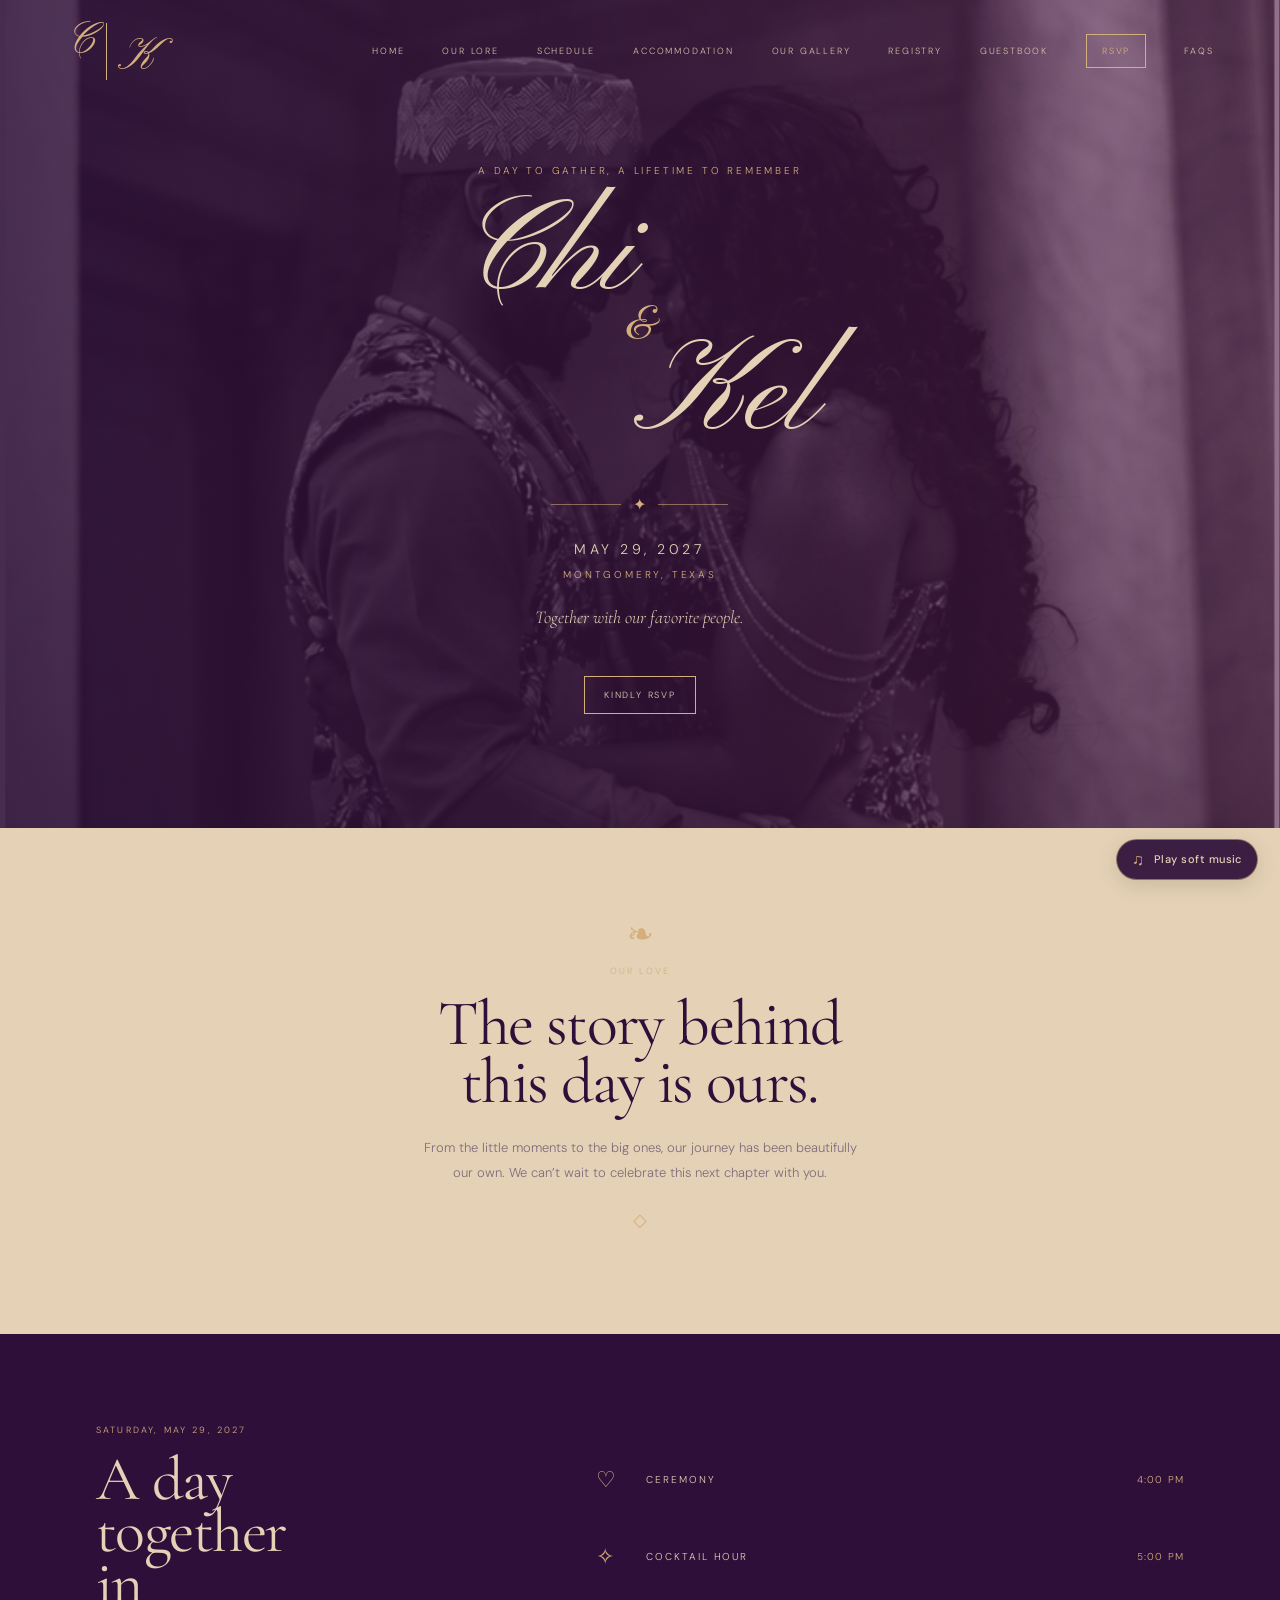
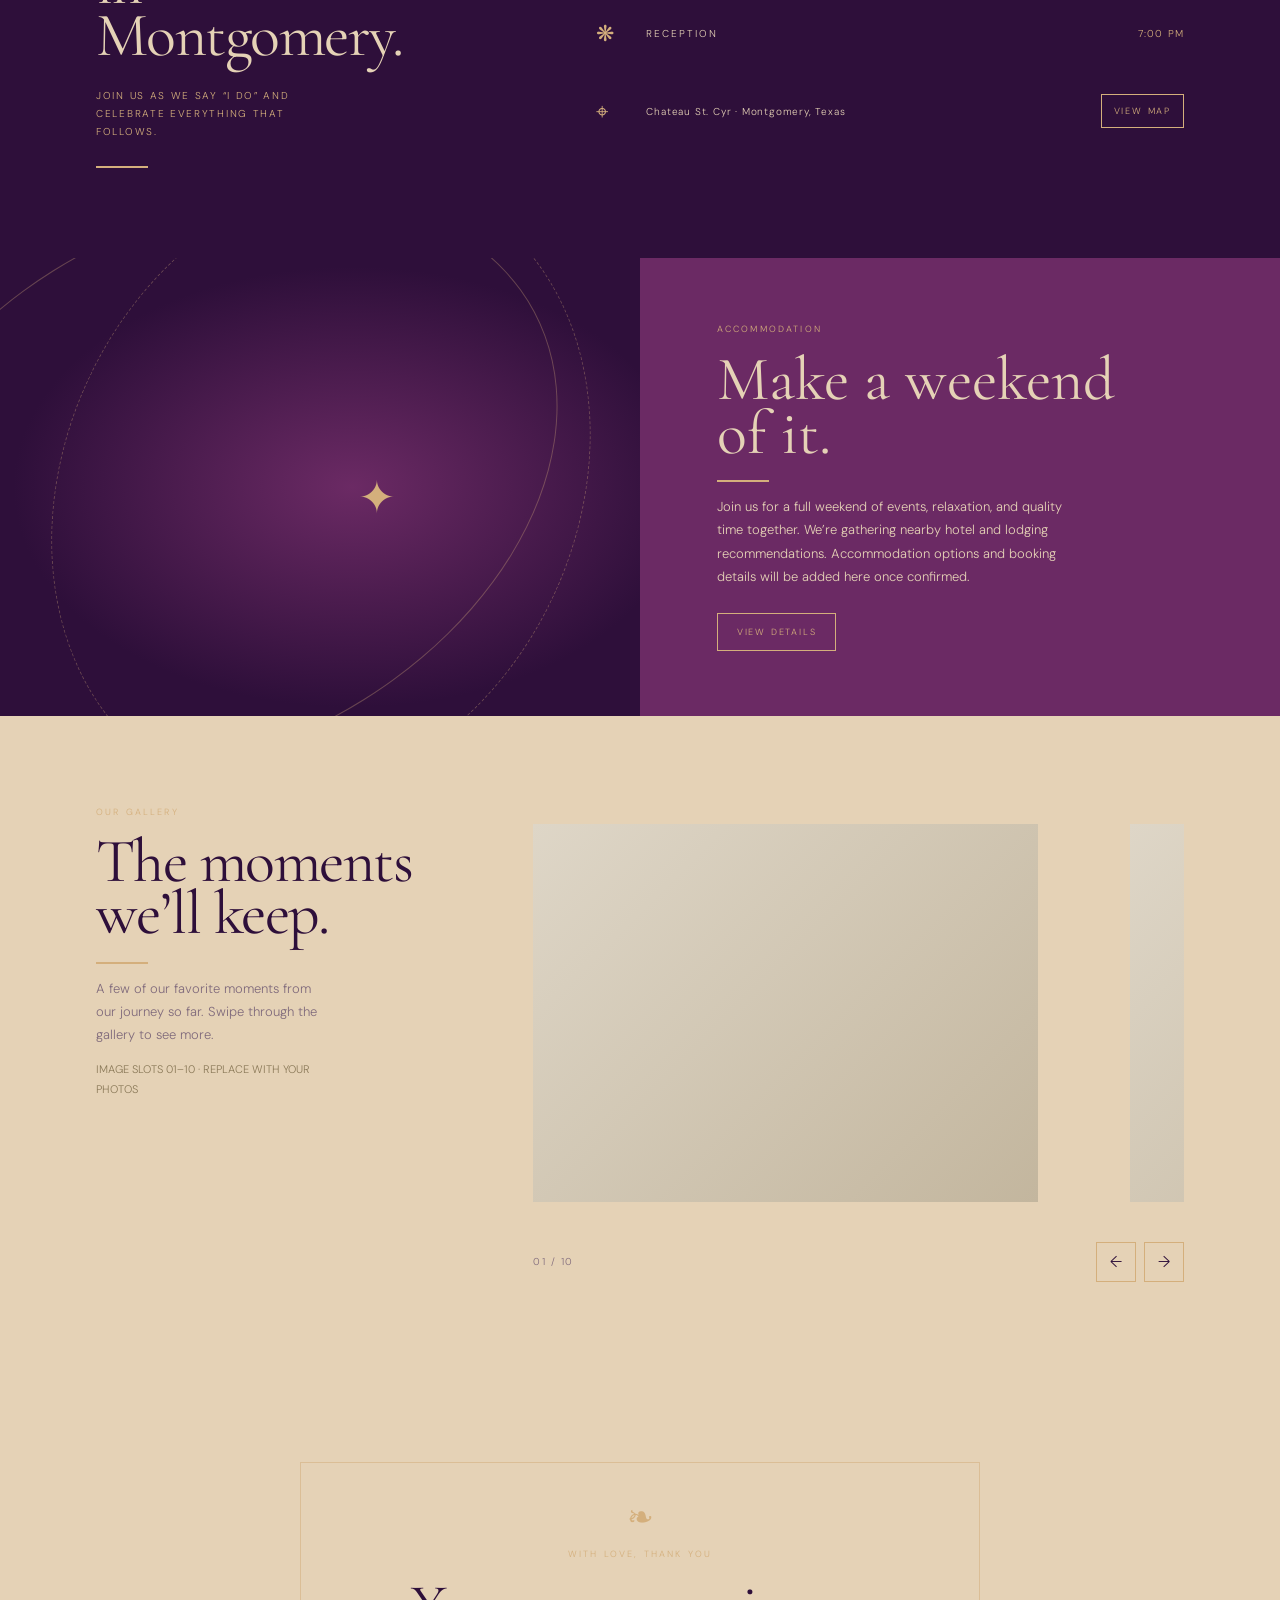
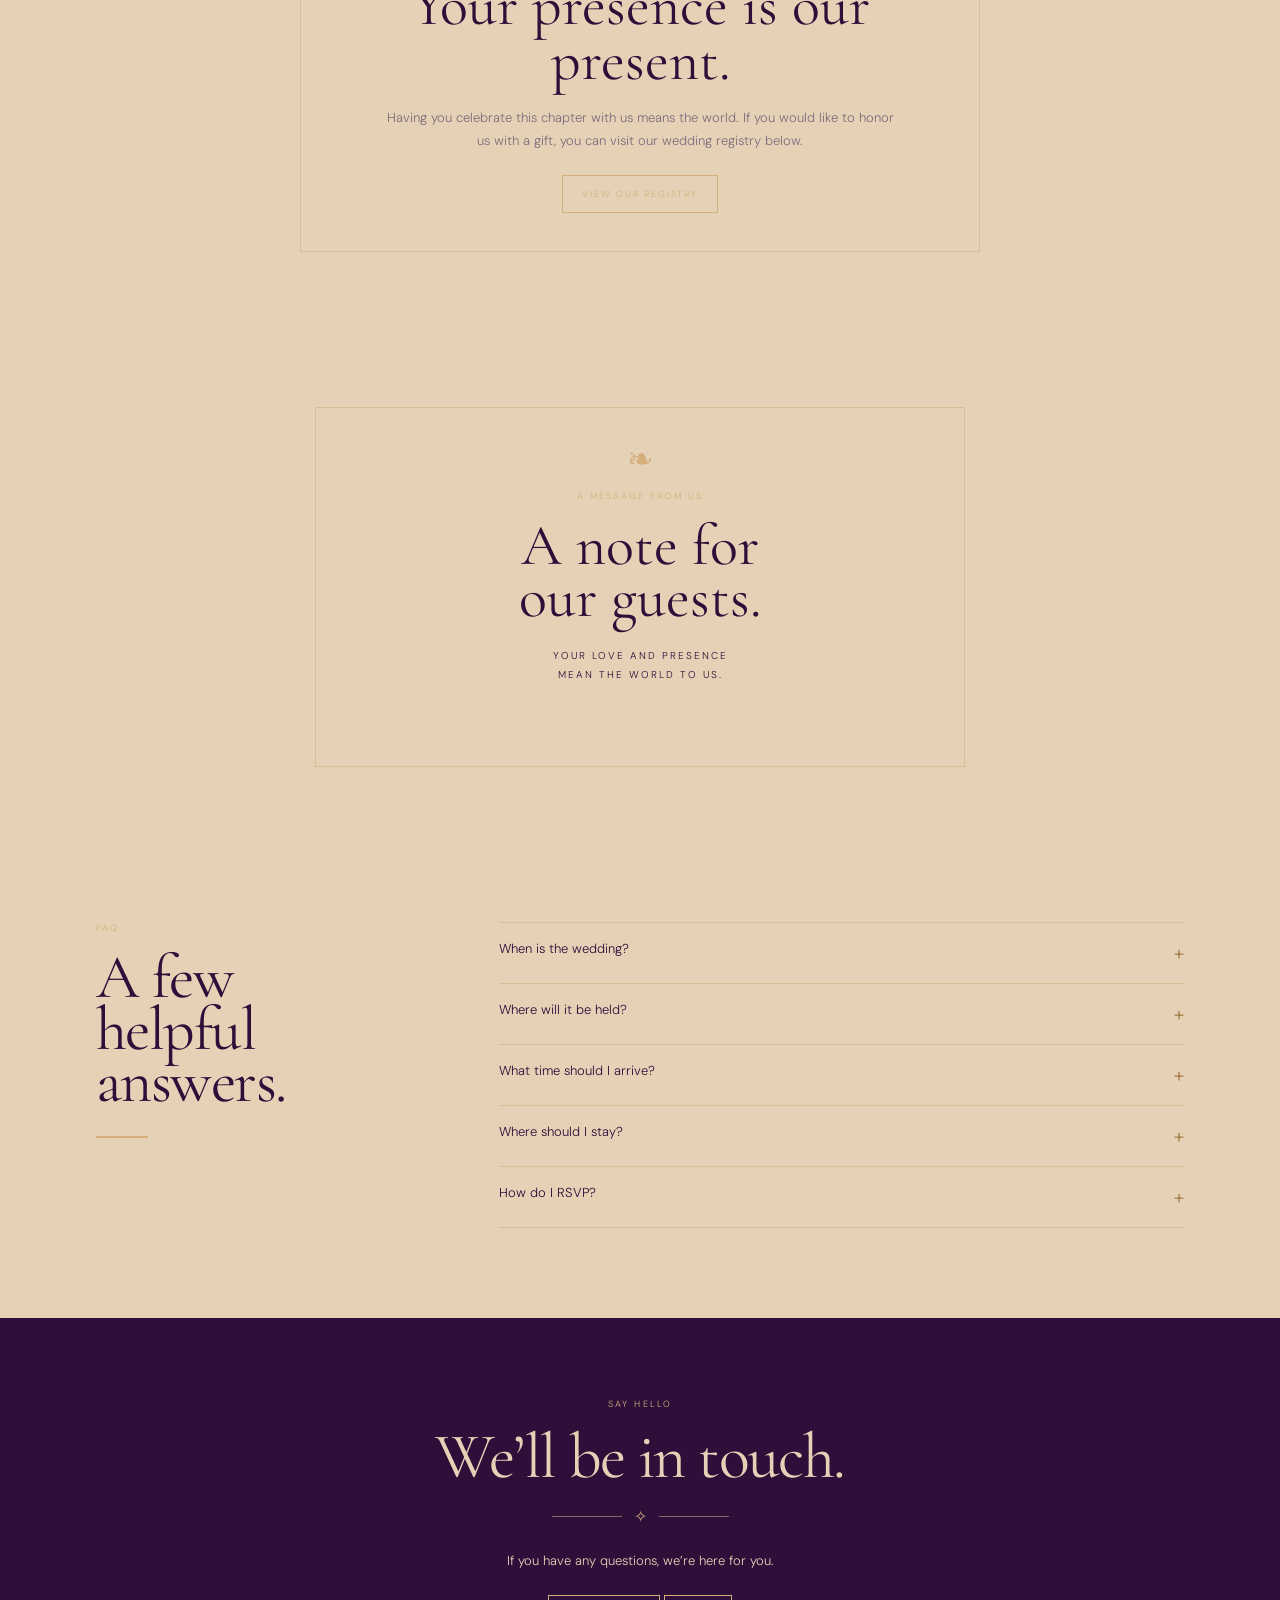
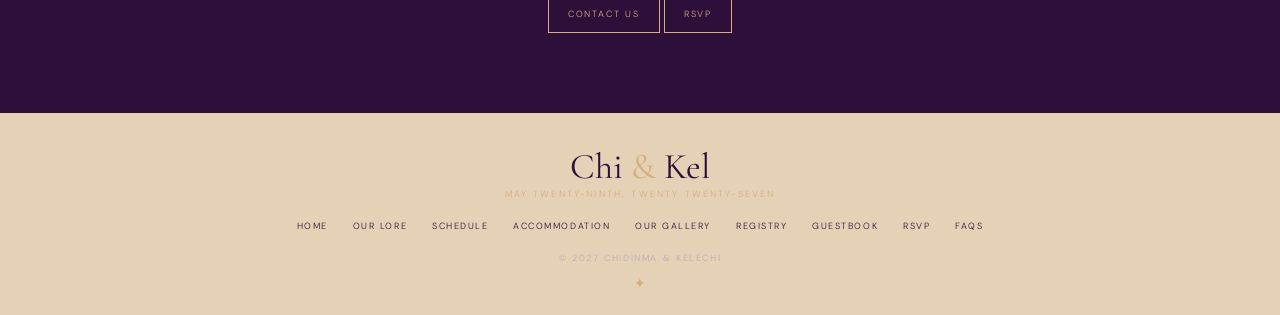
==== commit e72664f5: "Update index.html" ====
--- a/index.html
+++ b/index.html
@@ -141,15 +141,19 @@
 
 <section class="guest-note">
   <a
-    class="guest-card guest-card-link"
+    class="guest-card-link"
     href="/guestbook/"
-    aria-label="Visit the Chi and Kel wedding guestbook and leave us a message"
+    aria-label="Leave us a note in the Chi and Kel wedding guestbook"
   >
-    <div class="sprig">❧</div>
-    <div class="section-kicker">A message from us</div>
-    <h2>A note for<br>our guests.</h2>
-    <p>Your love and presence<br>mean the world to us.</p>
-    <span class="guestbook-prompt">Leave us a note <span aria-hidden="true">↗</span></span>
+    <div class="guest-card">
+      <div class="sprig">❧</div>
+      <div class="section-kicker">A message from us</div>
+      <h2>A note for<br>our guests.</h2>
+      <p>Your love and presence<br>mean the world to us.</p>
+      <span class="guestbook-prompt">
+        Leave us a note ↗
+      </span>
+    </div>
   </a>
 </section>
 
--- a/styles.css
+++ b/styles.css
@@ -622,3 +622,83 @@
 .story p, .gallery-copy p, .registry p, .faq-item p, .form-help { color: #806B7C; }
 .event-detail, .event-row details, .weekend-copy p, .contact p { color: #E5D2B6; }
 .section-kicker, .event-icon, .event-time, .footer-brand em, .brand-divider { color: #D4AF7C; }
+
+
+/* CLICKABLE WEDDING GUESTBOOK CARD */
+
+.guest-card-link {
+  display: block;
+  color: inherit;
+  text-decoration: none;
+  cursor: pointer;
+  outline: none;
+}
+
+/* Smooth hover animation */
+.guest-card-link .guest-card {
+  transition:
+    background-color 0.3s ease,
+    color 0.3s ease,
+    border-color 0.3s ease,
+    transform 0.3s ease,
+    box-shadow 0.3s ease;
+}
+
+/* Champagne-gold hover effect */
+.guest-card-link:hover .guest-card,
+.guest-card-link:focus-visible .guest-card {
+  background: var(--champagne);
+  color: var(--deep);
+  border-color: var(--champagne);
+  transform: translateY(-5px);
+  box-shadow: 0 10px 28px rgba(46, 15, 58, 0.12);
+}
+
+/* Decorative ornament */
+.guest-card-link:hover .sprig,
+.guest-card-link:focus-visible .sprig {
+  color: var(--deep);
+}
+
+/* Small heading */
+.guest-card-link:hover .section-kicker,
+.guest-card-link:focus-visible .section-kicker {
+  color: var(--deep);
+}
+
+/* Leave us a note prompt */
+.guestbook-prompt {
+  display: inline-block;
+  margin-top: 22px;
+  font-family: var(--sans);
+  font-size: 10px;
+  letter-spacing: 2px;
+  text-transform: uppercase;
+  color: var(--deep);
+  opacity: 0;
+  transform: translateY(5px);
+  transition:
+    opacity 0.3s ease,
+    transform 0.3s ease;
+}
+
+/* Reveal prompt on hover */
+.guest-card-link:hover .guestbook-prompt,
+.guest-card-link:focus-visible .guestbook-prompt {
+  opacity: 1;
+  transform: translateY(0);
+}
+
+/* Keyboard accessibility */
+.guest-card-link:focus-visible {
+  outline: 2px solid var(--champagne);
+  outline-offset: 6px;
+}
+
+/* Reduced-motion accessibility */
+@media (prefers-reduced-motion: reduce) {
+  .guest-card-link .guest-card,
+  .guestbook-prompt {
+    transition: none;
+  }
+}
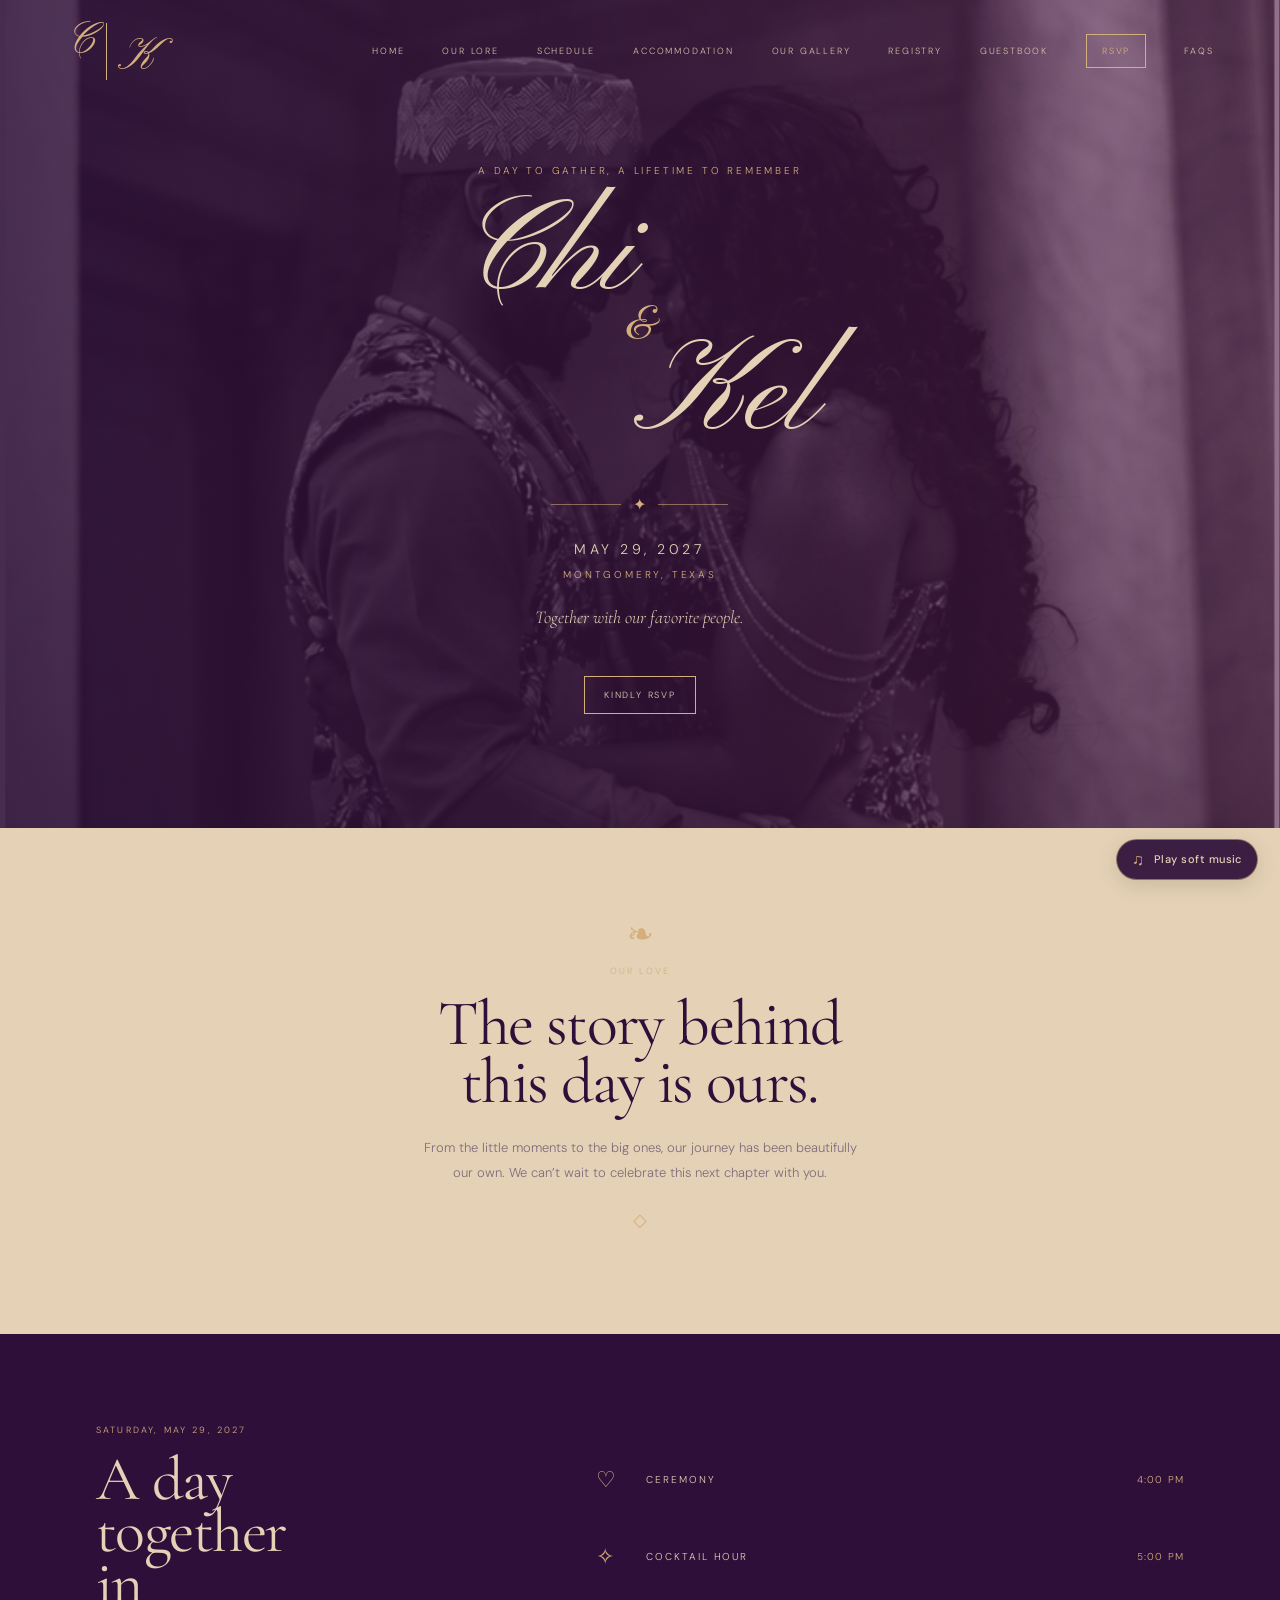
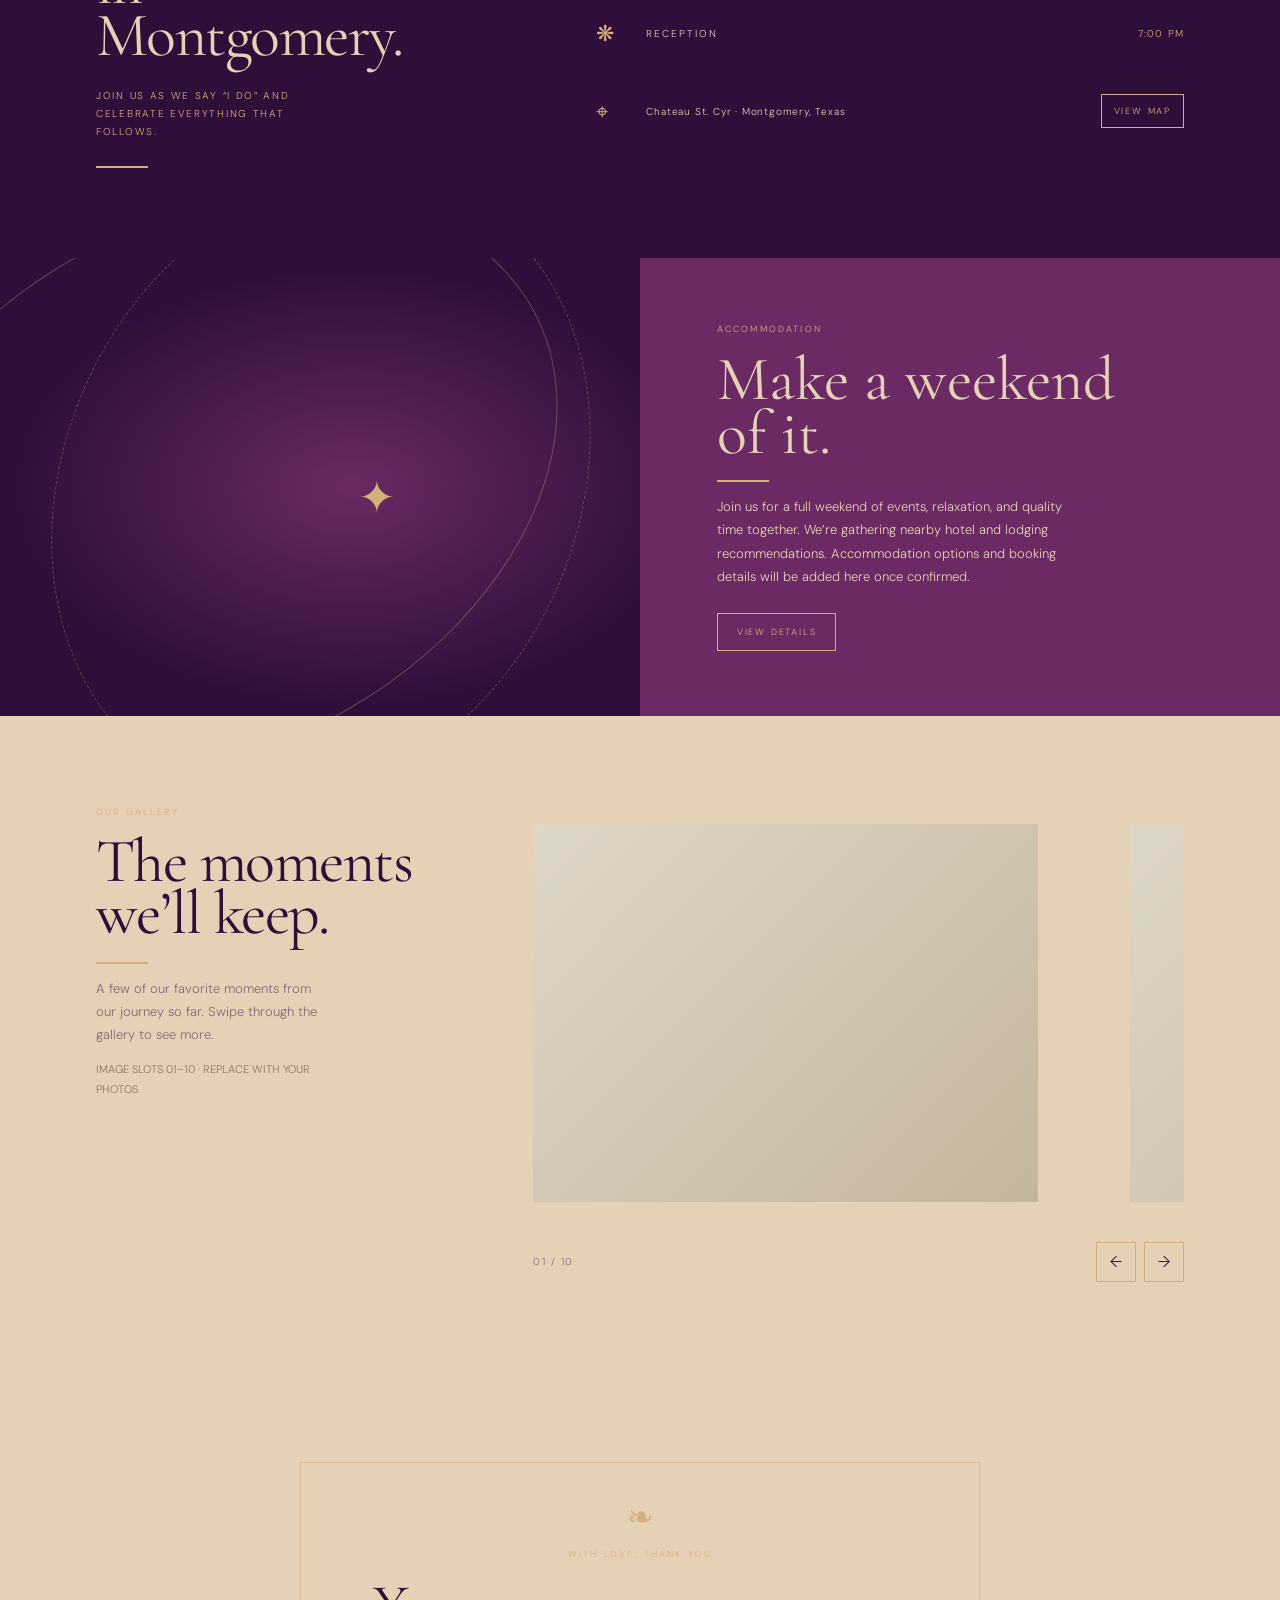
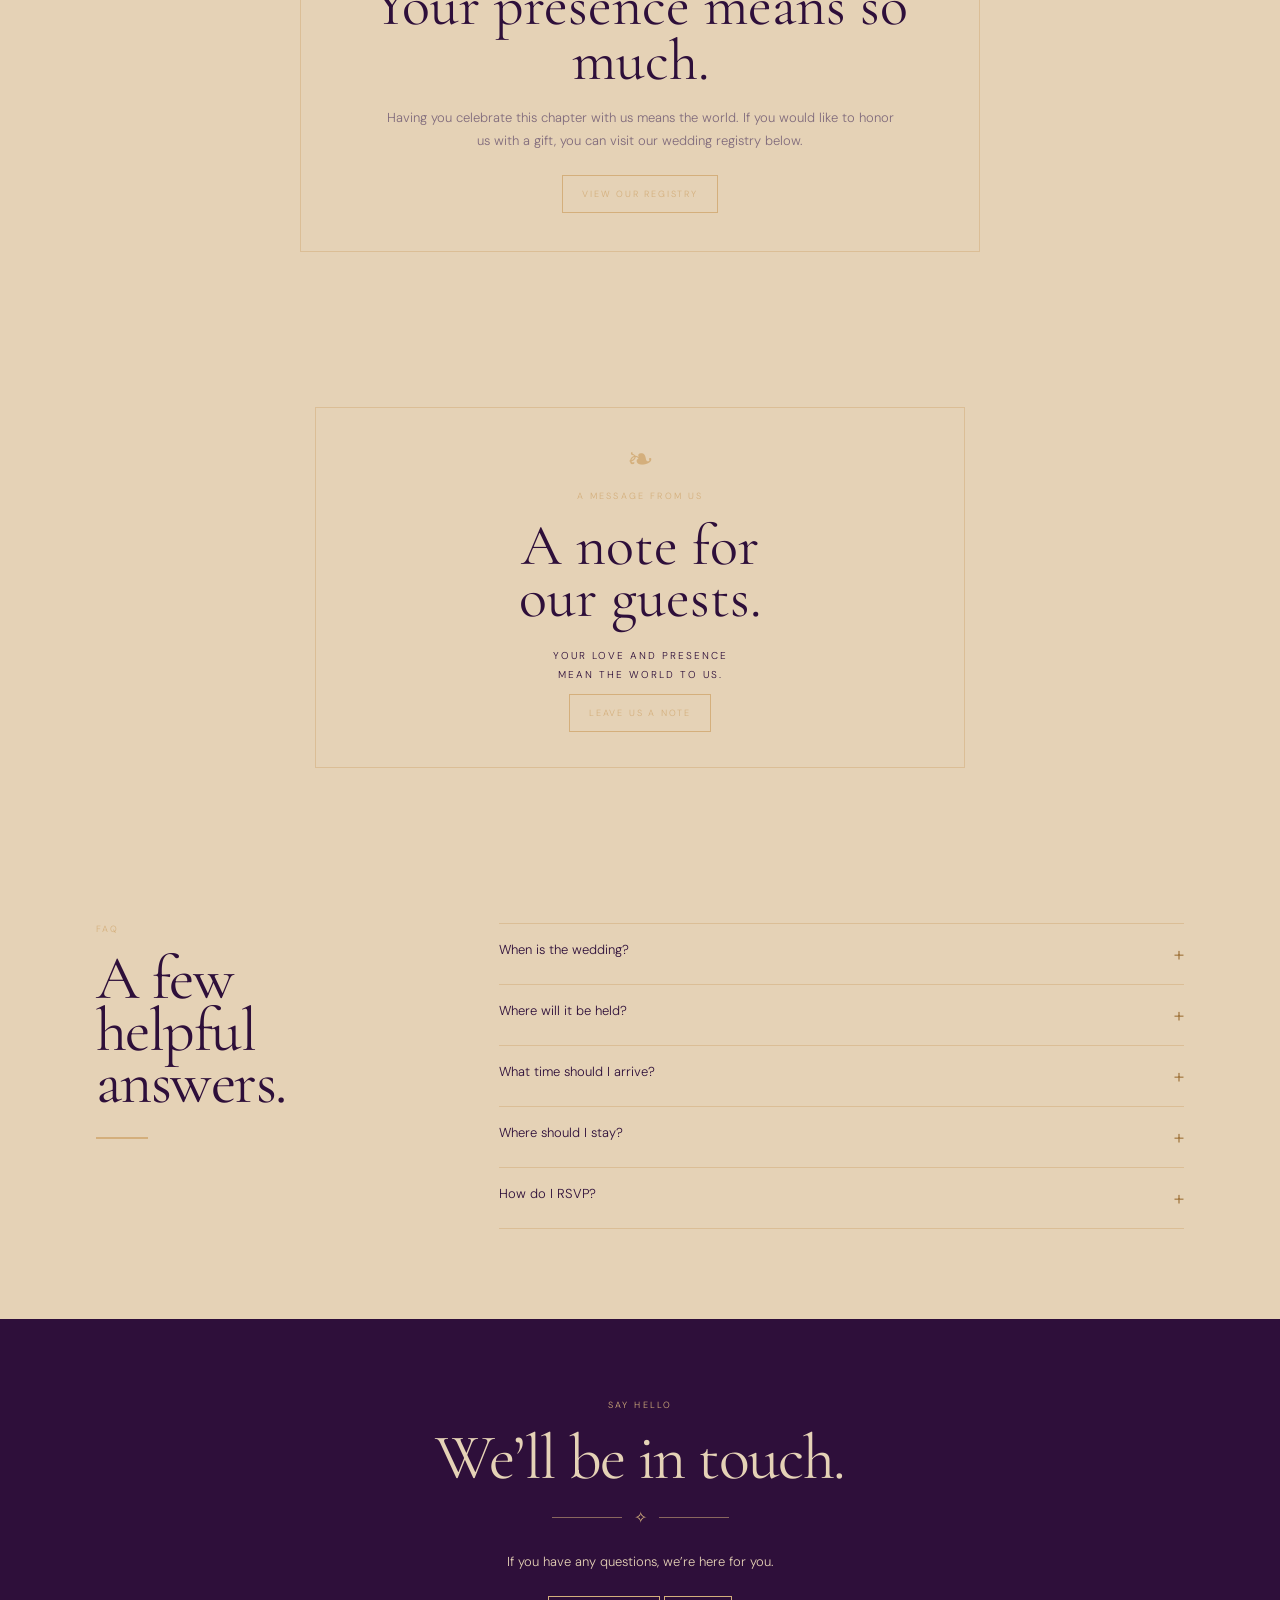
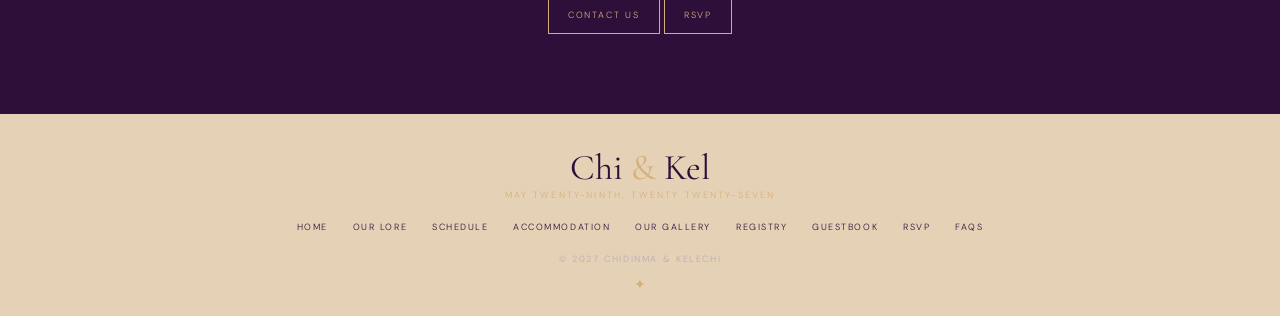
==== commit 9ffad4e6: "Update index.html Changed copy. Made guestbook card non-link Added "Leave a note" as link" ====
--- a/index.html
+++ b/index.html
@@ -1,3 +1,4 @@
+
 
 <!doctype html>
 <html lang="en">
@@ -133,28 +134,24 @@
   <div class="registry-card">
     <div class="sprig">❧</div>
     <div class="section-kicker">With love, thank you</div>
-    <h2>Your presence is our present.</h2>
+    <h2>Your presence means so much.</h2>
     <p>Having you celebrate this chapter with us means the world. If you would like to honor us with a gift, you can visit our wedding registry below.</p>
     <a class="outline-btn" href="https://www.amazon.com/wedding/guest-view/348QGV0EI0GD0" id="registry-link" target="_blank" rel="noopener noreferrer">View our registry</a>
   </div>
 </section>
 
 <section class="guest-note">
-  <a
-    class="guest-card-link"
-    href="/guestbook/"
-    aria-label="Leave us a note in the Chi and Kel wedding guestbook"
-  >
-    <div class="guest-card">
-      <div class="sprig">❧</div>
-      <div class="section-kicker">A message from us</div>
-      <h2>A note for<br>our guests.</h2>
-      <p>Your love and presence<br>mean the world to us.</p>
-      <span class="guestbook-prompt">
-        Leave us a note ↗
-      </span>
-    </div>
-  </a>
+  <div class="guest-card">
+    <div class="sprig">❧</div>
+    <div class="section-kicker">A message from us</div>
+    <h2>A note for<br>our guests.</h2>
+    <p>Your love and presence<br>mean the world to us.</p>
+    <a
+      class="outline-btn"
+      href="/guestbook/"
+      aria-label="Leave us a note in the Chi and Kel wedding guestbook"
+    >Leave us a note</a>
+  </div>
 </section>
 
 <section class="faq section" id="faq">
